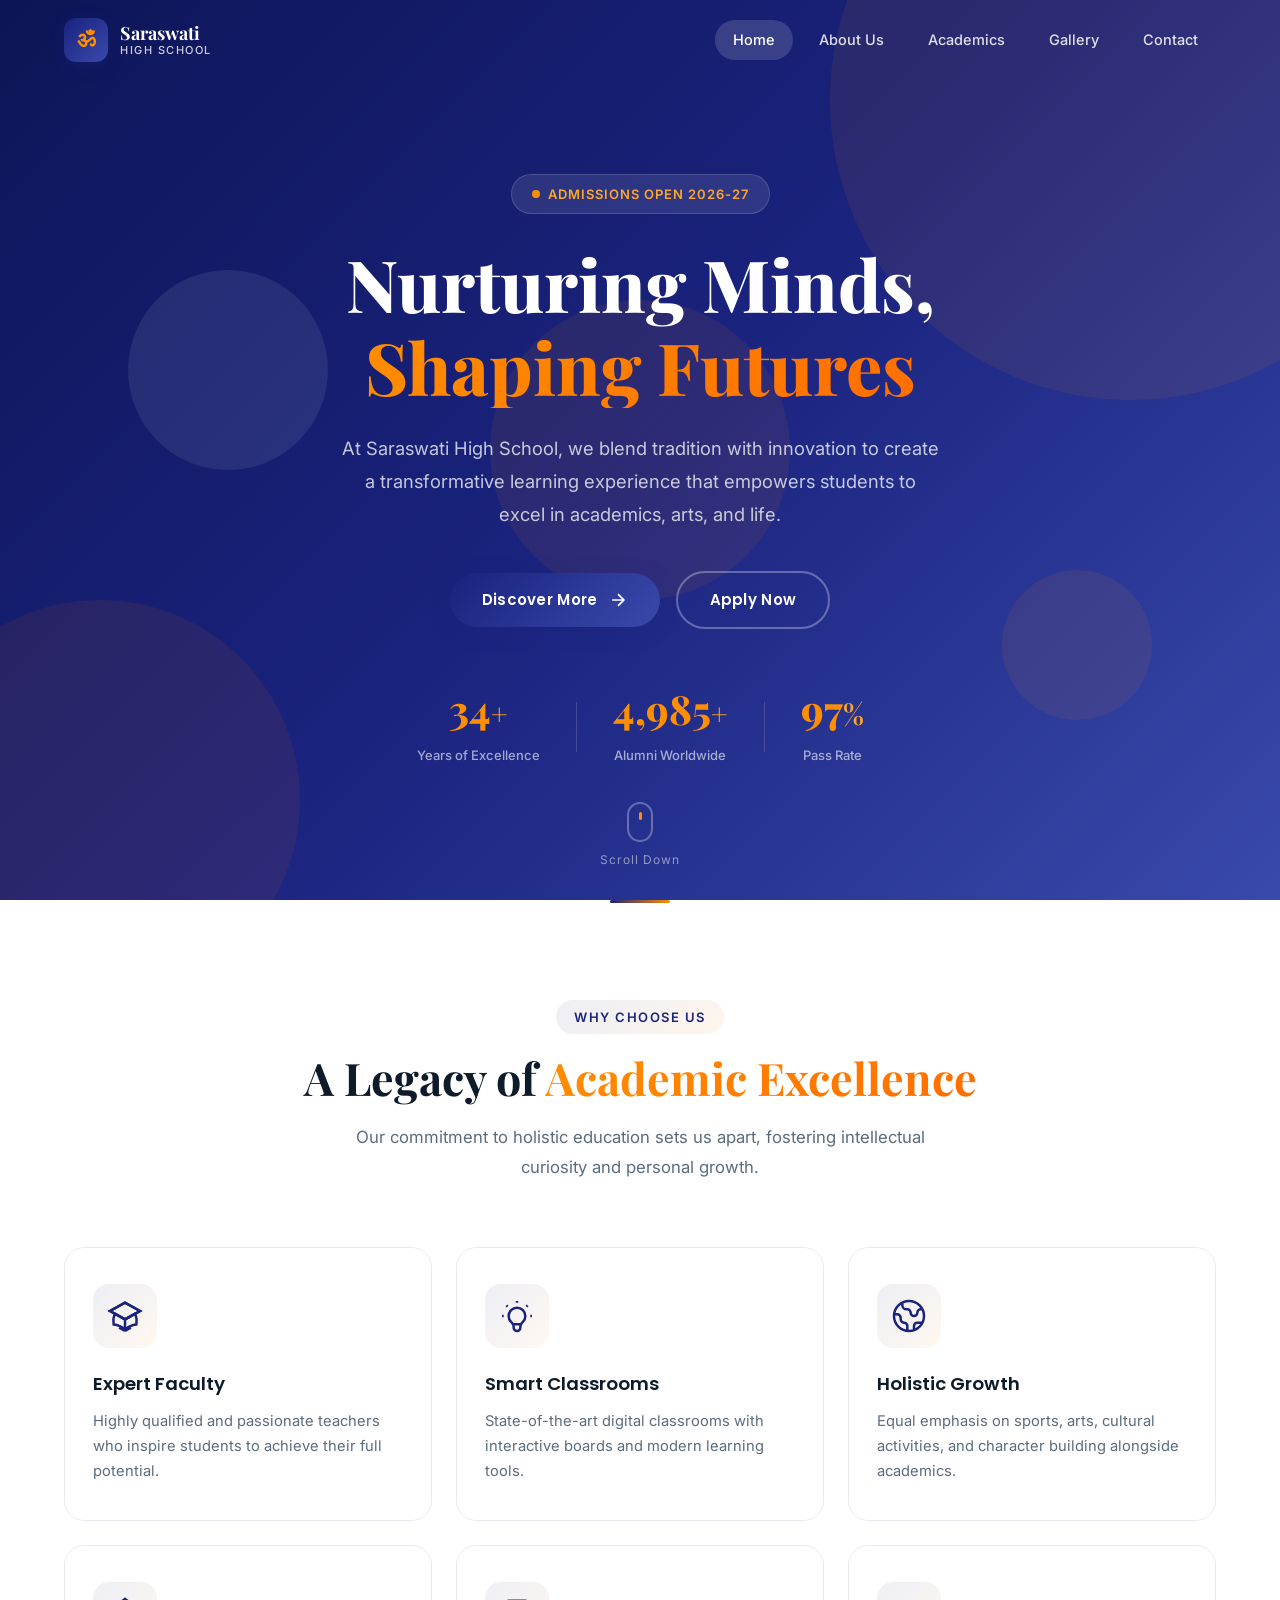
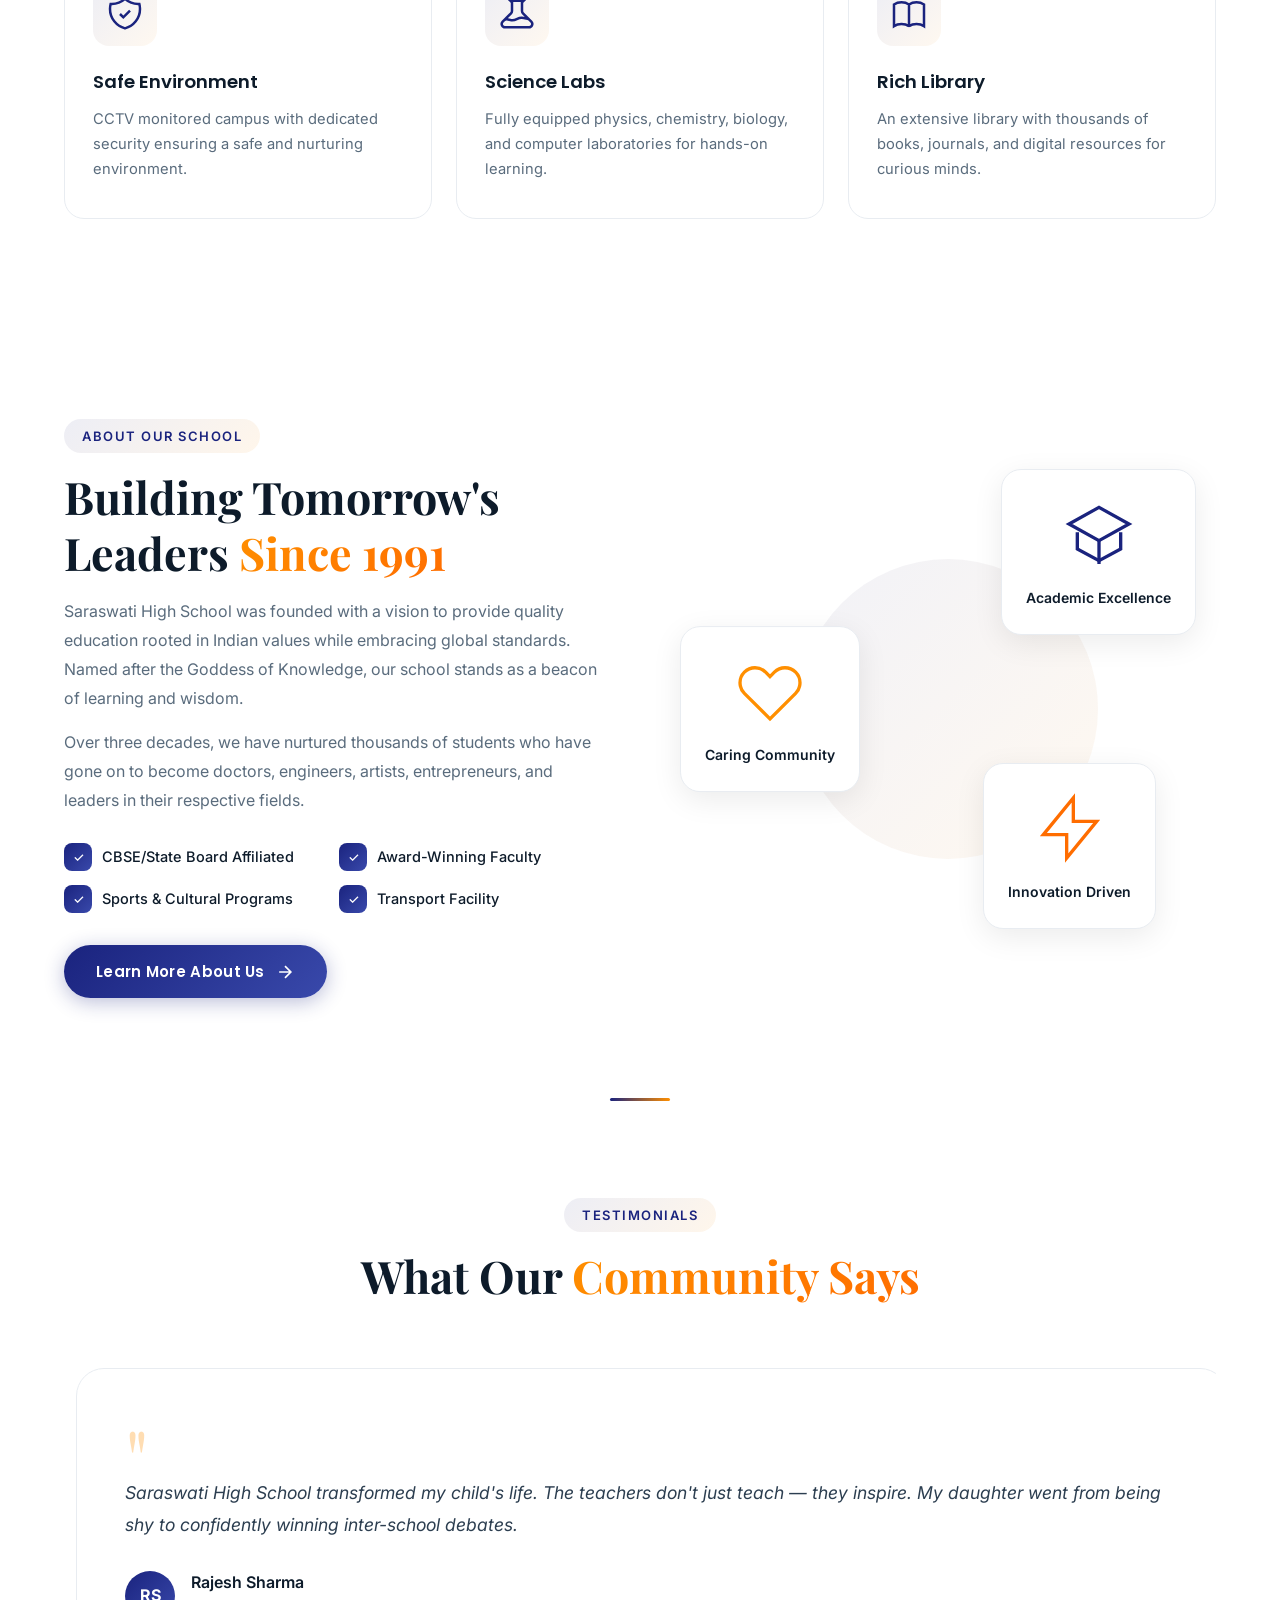
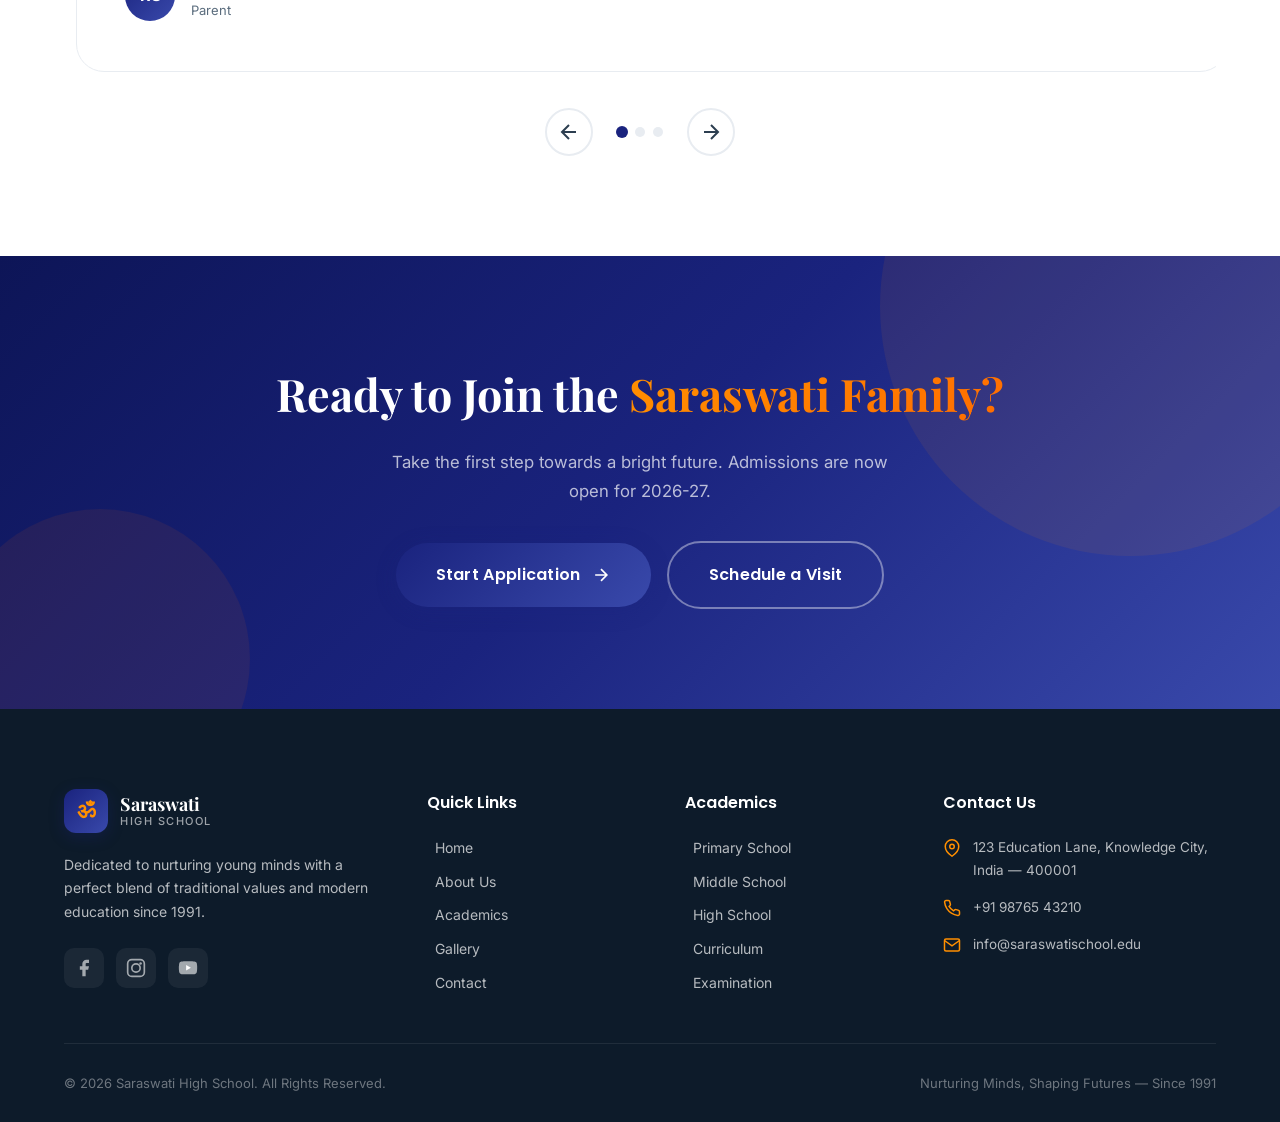
==== index.html @ 088c9266 "draft 1" ====
<!DOCTYPE html>
<html lang="en">
<head>
    <meta charset="UTF-8">
    <meta name="viewport" content="width=device-width, initial-scale=1.0">
    <title>Saraswati High School — Nurturing Minds, Shaping Futures</title>
    <meta name="description" content="Saraswati High School — A premier institution committed to academic excellence, holistic development, and nurturing future leaders.">
    <link rel="preconnect" href="https://fonts.googleapis.com">
    <link rel="preconnect" href="https://fonts.gstatic.com" crossorigin>
    <link href="https://fonts.googleapis.com/css2?family=Playfair+Display:wght@400;600;700;800&family=Inter:wght@300;400;500;600;700&family=Poppins:wght@300;400;500;600;700&display=swap" rel="stylesheet">
    <link rel="stylesheet" href="css/style.css">
    <link rel="stylesheet" href="css/animations.css">
</head>
<body>
    <!-- Page Transition Overlay -->
    <div class="page-transition">
        <div class="transition-inner">
            <div class="transition-logo">ॐ</div>
        </div>
    </div>

    <!-- Floating Particles Background -->
    <canvas id="particles-canvas"></canvas>

    <!-- Navigation -->
    <header class="navbar" id="navbar">
        <div class="nav-container">
            <a href="index.html" class="nav-logo">
                <div class="logo-icon">
                    <span class="logo-om">ॐ</span>
                </div>
                <div class="logo-text">
                    <span class="logo-title">Saraswati</span>
                    <span class="logo-subtitle">High School</span>
                </div>
            </a>
            <nav class="nav-menu" id="nav-menu">
                <a href="index.html" class="nav-link active">Home</a>
                <a href="about.html" class="nav-link">About Us</a>
                <a href="academics.html" class="nav-link">Academics</a>
                <a href="gallery.html" class="nav-link">Gallery</a>
                <a href="contact.html" class="nav-link">Contact</a>
            </nav>
            <button class="nav-toggle" id="nav-toggle" aria-label="Toggle navigation">
                <span class="hamburger-line"></span>
                <span class="hamburger-line"></span>
                <span class="hamburger-line"></span>
            </button>
        </div>
    </header>

    <!-- Hero Section -->
    <section class="hero" id="hero">
        <div class="hero-bg-shapes">
            <div class="shape shape-1"></div>
            <div class="shape shape-2"></div>
            <div class="shape shape-3"></div>
            <div class="shape shape-4"></div>
            <div class="shape shape-5"></div>
        </div>
        <div class="hero-content">
            <div class="hero-badge reveal-up">
                <span class="badge-dot"></span>
                Admissions Open 2026-27
            </div>
            <h1 class="hero-title">
                <span class="title-line reveal-up" style="--delay: 0.1s">Nurturing Minds,</span>
                <span class="title-line gradient-text reveal-up" style="--delay: 0.3s">Shaping Futures</span>
            </h1>
            <p class="hero-description reveal-up" style="--delay: 0.5s">
                At Saraswati High School, we blend tradition with innovation to create 
                a transformative learning experience that empowers students to excel in 
                academics, arts, and life.
            </p>
            <div class="hero-buttons reveal-up" style="--delay: 0.7s">
                <a href="about.html" class="btn btn-primary ripple-btn">
                    <span>Discover More</span>
                    <svg width="20" height="20" viewBox="0 0 24 24" fill="none" stroke="currentColor" stroke-width="2">
                        <path d="M5 12h14M12 5l7 7-7 7"/>
                    </svg>
                </a>
                <a href="contact.html" class="btn btn-outline ripple-btn">
                    <span>Apply Now</span>
                </a>
            </div>
            <div class="hero-stats reveal-up" style="--delay: 0.9s">
                <div class="stat-item">
                    <span class="stat-number" data-target="35">0</span><span class="stat-suffix">+</span>
                    <span class="stat-label">Years of Excellence</span>
                </div>
                <div class="stat-divider"></div>
                <div class="stat-item">
                    <span class="stat-number" data-target="5000">0</span><span class="stat-suffix">+</span>
                    <span class="stat-label">Alumni Worldwide</span>
                </div>
                <div class="stat-divider"></div>
                <div class="stat-item">
                    <span class="stat-number" data-target="98">0</span><span class="stat-suffix">%</span>
                    <span class="stat-label">Pass Rate</span>
                </div>
            </div>
        </div>
        <div class="hero-scroll-indicator">
            <div class="scroll-mouse">
                <div class="scroll-wheel"></div>
            </div>
            <span>Scroll Down</span>
        </div>
    </section>

    <!-- Features Section -->
    <section class="section features-section" id="features">
        <div class="container">
            <div class="section-header">
                <span class="section-tag reveal-up">Why Choose Us</span>
                <h2 class="section-title reveal-up">A Legacy of <span class="gradient-text">Academic Excellence</span></h2>
                <p class="section-description reveal-up">
                    Our commitment to holistic education sets us apart, fostering intellectual curiosity and personal growth.
                </p>
            </div>
            <div class="features-grid">
                <div class="feature-card reveal-up" style="--delay: 0.1s">
                    <div class="feature-icon">
                        <svg width="40" height="40" viewBox="0 0 24 24" fill="none" stroke="currentColor" stroke-width="1.5">
                            <path d="M12 14l9-5-9-5-9 5 9 5z"/>
                            <path d="M12 14l6.16-3.422a12.083 12.083 0 01.665 6.479A11.952 11.952 0 0012 20.055a11.952 11.952 0 00-6.824-2.998 12.078 12.078 0 01.665-6.479L12 14z"/>
                            <path d="M12 14l9-5-9-5-9 5 9 5zM12 14v7m0 0l-3.5-2m3.5 2l3.5-2"/>
                        </svg>
                    </div>
                    <h3 class="feature-title">Expert Faculty</h3>
                    <p class="feature-description">Highly qualified and passionate teachers who inspire students to achieve their full potential.</p>
                    <div class="feature-glow"></div>
                </div>
                <div class="feature-card reveal-up" style="--delay: 0.2s">
                    <div class="feature-icon">
                        <svg width="40" height="40" viewBox="0 0 24 24" fill="none" stroke="currentColor" stroke-width="1.5">
                            <path d="M9.663 17h4.673M12 3v1m6.364 1.636l-.707.707M21 12h-1M4 12H3m3.343-5.657l-.707-.707m2.828 9.9a5 5 0 117.072 0l-.548.547A3.374 3.374 0 0014 18.469V19a2 2 0 11-4 0v-.531c0-.895-.356-1.754-.988-2.386l-.548-.547z"/>
                        </svg>
                    </div>
                    <h3 class="feature-title">Smart Classrooms</h3>
                    <p class="feature-description">State-of-the-art digital classrooms with interactive boards and modern learning tools.</p>
                    <div class="feature-glow"></div>
                </div>
                <div class="feature-card reveal-up" style="--delay: 0.3s">
                    <div class="feature-icon">
                        <svg width="40" height="40" viewBox="0 0 24 24" fill="none" stroke="currentColor" stroke-width="1.5">
                            <path d="M3.055 11H5a2 2 0 012 2v1a2 2 0 002 2 2 2 0 012 2v2.945M8 3.935V5.5A2.5 2.5 0 0010.5 8h.5a2 2 0 012 2 2 2 0 104 0 2 2 0 012-2h1.064M15 20.488V18a2 2 0 012-2h3.064M21 12a9 9 0 11-18 0 9 9 0 0118 0z"/>
                        </svg>
                    </div>
                    <h3 class="feature-title">Holistic Growth</h3>
                    <p class="feature-description">Equal emphasis on sports, arts, cultural activities, and character building alongside academics.</p>
                    <div class="feature-glow"></div>
                </div>
                <div class="feature-card reveal-up" style="--delay: 0.4s">
                    <div class="feature-icon">
                        <svg width="40" height="40" viewBox="0 0 24 24" fill="none" stroke="currentColor" stroke-width="1.5">
                            <path d="M9 12l2 2 4-4m5.618-4.016A11.955 11.955 0 0112 2.944a11.955 11.955 0 01-8.618 3.04A12.02 12.02 0 003 9c0 5.591 3.824 10.29 9 11.622 5.176-1.332 9-6.03 9-11.622 0-1.042-.133-2.052-.382-3.016z"/>
                        </svg>
                    </div>
                    <h3 class="feature-title">Safe Environment</h3>
                    <p class="feature-description">CCTV monitored campus with dedicated security ensuring a safe and nurturing environment.</p>
                    <div class="feature-glow"></div>
                </div>
                <div class="feature-card reveal-up" style="--delay: 0.5s">
                    <div class="feature-icon">
                        <svg width="40" height="40" viewBox="0 0 24 24" fill="none" stroke="currentColor" stroke-width="1.5">
                            <path d="M19.428 15.428a2 2 0 00-1.022-.547l-2.387-.477a6 6 0 00-3.86.517l-.318.158a6 6 0 01-3.86.517L6.05 15.21a2 2 0 00-1.806.547M8 4h8l-1 1v5.172a2 2 0 00.586 1.414l5 5c1.26 1.26.367 3.414-1.415 3.414H4.828c-1.782 0-2.674-2.154-1.414-3.414l5-5A2 2 0 009 10.172V5L8 4z"/>
                        </svg>
                    </div>
                    <h3 class="feature-title">Science Labs</h3>
                    <p class="feature-description">Fully equipped physics, chemistry, biology, and computer laboratories for hands-on learning.</p>
                    <div class="feature-glow"></div>
                </div>
                <div class="feature-card reveal-up" style="--delay: 0.6s">
                    <div class="feature-icon">
                        <svg width="40" height="40" viewBox="0 0 24 24" fill="none" stroke="currentColor" stroke-width="1.5">
                            <path d="M12 6.253v13m0-13C10.832 5.477 9.246 5 7.5 5S4.168 5.477 3 6.253v13C4.168 18.477 5.754 18 7.5 18s3.332.477 4.5 1.253m0-13C13.168 5.477 14.754 5 16.5 5c1.747 0 3.332.477 4.5 1.253v13C19.832 18.477 18.247 18 16.5 18c-1.746 0-3.332.477-4.5 1.253"/>
                        </svg>
                    </div>
                    <h3 class="feature-title">Rich Library</h3>
                    <p class="feature-description">An extensive library with thousands of books, journals, and digital resources for curious minds.</p>
                    <div class="feature-glow"></div>
                </div>
            </div>
        </div>
    </section>

    <!-- About Preview Section -->
    <section class="section about-preview-section">
        <div class="container">
            <div class="about-preview-grid">
                <div class="about-preview-content">
                    <span class="section-tag reveal-left">About Our School</span>
                    <h2 class="section-title reveal-left" style="--delay: 0.1s">
                        Building Tomorrow's Leaders <span class="gradient-text">Since 1991</span>
                    </h2>
                    <p class="about-text reveal-left" style="--delay: 0.2s">
                        Saraswati High School was founded with a vision to provide quality education 
                        rooted in Indian values while embracing global standards. Named after the 
                        Goddess of Knowledge, our school stands as a beacon of learning and wisdom.
                    </p>
                    <p class="about-text reveal-left" style="--delay: 0.3s">
                        Over three decades, we have nurtured thousands of students who have gone on 
                        to become doctors, engineers, artists, entrepreneurs, and leaders in their 
                        respective fields.
                    </p>
                    <div class="about-highlights reveal-left" style="--delay: 0.4s">
                        <div class="highlight-item">
                            <div class="highlight-icon">✓</div>
                            <span>CBSE/State Board Affiliated</span>
                        </div>
                        <div class="highlight-item">
                            <div class="highlight-icon">✓</div>
                            <span>Award-Winning Faculty</span>
                        </div>
                        <div class="highlight-item">
                            <div class="highlight-icon">✓</div>
                            <span>Sports & Cultural Programs</span>
                        </div>
                        <div class="highlight-item">
                            <div class="highlight-icon">✓</div>
                            <span>Transport Facility</span>
                        </div>
                    </div>
                    <a href="about.html" class="btn btn-primary ripple-btn reveal-left" style="--delay: 0.5s">
                        <span>Learn More About Us</span>
                        <svg width="20" height="20" viewBox="0 0 24 24" fill="none" stroke="currentColor" stroke-width="2">
                            <path d="M5 12h14M12 5l7 7-7 7"/>
                        </svg>
                    </a>
                </div>
                <div class="about-preview-visual reveal-right">
                    <div class="visual-card card-1">
                        <div class="visual-card-inner">
                            <svg width="80" height="80" viewBox="0 0 24 24" fill="none" stroke="var(--primary)" stroke-width="1">
                                <path d="M12 14l9-5-9-5-9 5 9 5z"/>
                                <path d="M12 14v7"/>
                                <path d="M5.5 11.5v5l6.5 3.5 6.5-3.5v-5"/>
                            </svg>
                            <span>Academic Excellence</span>
                        </div>
                    </div>
                    <div class="visual-card card-2">
                        <div class="visual-card-inner">
                            <svg width="80" height="80" viewBox="0 0 24 24" fill="none" stroke="var(--gold)" stroke-width="1">
                                <path d="M4.318 6.318a4.5 4.5 0 000 6.364L12 20.364l7.682-7.682a4.5 4.5 0 00-6.364-6.364L12 7.636l-1.318-1.318a4.5 4.5 0 00-6.364 0z"/>
                            </svg>
                            <span>Caring Community</span>
                        </div>
                    </div>
                    <div class="visual-card card-3">
                        <div class="visual-card-inner">
                            <svg width="80" height="80" viewBox="0 0 24 24" fill="none" stroke="var(--accent)" stroke-width="1">
                                <path d="M13 10V3L4 14h7v7l9-11h-7z"/>
                            </svg>
                            <span>Innovation Driven</span>
                        </div>
                    </div>
                    <div class="visual-bg-circle"></div>
                </div>
            </div>
        </div>
    </section>

    <!-- Testimonials Section -->
    <section class="section testimonials-section">
        <div class="container">
            <div class="section-header">
                <span class="section-tag reveal-up">Testimonials</span>
                <h2 class="section-title reveal-up">What Our <span class="gradient-text">Community Says</span></h2>
            </div>
            <div class="testimonials-slider reveal-up" style="--delay: 0.2s">
                <div class="testimonials-track" id="testimonials-track">
                    <div class="testimonial-card">
                        <div class="testimonial-quote">"</div>
                        <p class="testimonial-text">Saraswati High School transformed my child's life. The teachers don't just teach — they inspire. My daughter went from being shy to confidently winning inter-school debates.</p>
                        <div class="testimonial-author">
                            <div class="author-avatar">RS</div>
                            <div class="author-info">
                                <strong>Rajesh Sharma</strong>
                                <span>Parent</span>
                            </div>
                        </div>
                    </div>
                    <div class="testimonial-card">
                        <div class="testimonial-quote">"</div>
                        <p class="testimonial-text">The foundation I built at Saraswati High School helped me excel at IIT. The values, discipline, and love for learning that were instilled here remain with me to this day.</p>
                        <div class="testimonial-author">
                            <div class="author-avatar">PK</div>
                            <div class="author-info">
                                <strong>Priya Kulkarni</strong>
                                <span>Alumni, Batch of 2018</span>
                            </div>
                        </div>
                    </div>
                    <div class="testimonial-card">
                        <div class="testimonial-quote">"</div>
                        <p class="testimonial-text">As a teacher here for 15 years, I can proudly say this school truly cares about every student. The management supports innovative teaching methods wholeheartedly.</p>
                        <div class="testimonial-author">
                            <div class="author-avatar">AM</div>
                            <div class="author-info">
                                <strong>Anjali Mehta</strong>
                                <span>Senior Faculty</span>
                            </div>
                        </div>
                    </div>
                </div>
                <div class="testimonials-nav">
                    <button class="testimonial-btn prev" aria-label="Previous testimonial" id="test-prev">
                        <svg width="24" height="24" viewBox="0 0 24 24" fill="none" stroke="currentColor" stroke-width="2">
                            <path d="M19 12H5M12 19l-7-7 7-7"/>
                        </svg>
                    </button>
                    <div class="testimonial-dots" id="testimonial-dots">
                        <span class="dot active"></span>
                        <span class="dot"></span>
                        <span class="dot"></span>
                    </div>
                    <button class="testimonial-btn next" aria-label="Next testimonial" id="test-next">
                        <svg width="24" height="24" viewBox="0 0 24 24" fill="none" stroke="currentColor" stroke-width="2">
                            <path d="M5 12h14M12 5l7 7-7 7"/>
                        </svg>
                    </button>
                </div>
            </div>
        </div>
    </section>

    <!-- CTA Section -->
    <section class="section cta-section">
        <div class="cta-bg-shapes">
            <div class="cta-shape cta-shape-1"></div>
            <div class="cta-shape cta-shape-2"></div>
        </div>
        <div class="container">
            <div class="cta-content">
                <h2 class="cta-title reveal-up">Ready to Join the <span class="gradient-text">Saraswati Family?</span></h2>
                <p class="cta-description reveal-up" style="--delay: 0.1s">
                    Take the first step towards a bright future. Admissions are now open for 2026-27.
                </p>
                <div class="cta-buttons reveal-up" style="--delay: 0.2s">
                    <a href="contact.html" class="btn btn-primary btn-large ripple-btn">
                        <span>Start Application</span>
                        <svg width="20" height="20" viewBox="0 0 24 24" fill="none" stroke="currentColor" stroke-width="2">
                            <path d="M5 12h14M12 5l7 7-7 7"/>
                        </svg>
                    </a>
                    <a href="contact.html" class="btn btn-outline-light btn-large ripple-btn">
                        <span>Schedule a Visit</span>
                    </a>
                </div>
            </div>
        </div>
    </section>

    <!-- Footer -->
    <footer class="footer">
        <div class="container">
            <div class="footer-grid">
                <div class="footer-brand">
                    <a href="index.html" class="footer-logo">
                        <div class="logo-icon">
                            <span class="logo-om">ॐ</span>
                        </div>
                        <div class="logo-text">
                            <span class="logo-title">Saraswati</span>
                            <span class="logo-subtitle">High School</span>
                        </div>
                    </a>
                    <p class="footer-about">Dedicated to nurturing young minds with a perfect blend of traditional values and modern education since 1991.</p>
                    <div class="footer-social">
                        <a href="#" class="social-link" aria-label="Facebook">
                            <svg width="20" height="20" viewBox="0 0 24 24" fill="currentColor"><path d="M18 2h-3a5 5 0 00-5 5v3H7v4h3v8h4v-8h3l1-4h-4V7a1 1 0 011-1h3z"/></svg>
                        </a>
                        <a href="#" class="social-link" aria-label="Instagram">
                            <svg width="20" height="20" viewBox="0 0 24 24" fill="none" stroke="currentColor" stroke-width="2"><rect x="2" y="2" width="20" height="20" rx="5"/><circle cx="12" cy="12" r="5"/><circle cx="17.5" cy="6.5" r="1.5" fill="currentColor" stroke="none"/></svg>
                        </a>
                        <a href="#" class="social-link" aria-label="YouTube">
                            <svg width="20" height="20" viewBox="0 0 24 24" fill="currentColor"><path d="M22.54 6.42a2.78 2.78 0 00-1.94-2C18.88 4 12 4 12 4s-6.88 0-8.6.46a2.78 2.78 0 00-1.94 2A29 29 0 001 11.75a29 29 0 00.46 5.33A2.78 2.78 0 003.4 19.1c1.72.46 8.6.46 8.6.46s6.88 0 8.6-.46a2.78 2.78 0 001.94-2 29 29 0 00.46-5.25 29 29 0 00-.46-5.43z"/><polygon points="9.75,15.02 15.5,11.75 9.75,8.48" fill="#fff"/></svg>
                        </a>
                    </div>
                </div>
                <div class="footer-links">
                    <h4>Quick Links</h4>
                    <ul>
                        <li><a href="index.html">Home</a></li>
                        <li><a href="about.html">About Us</a></li>
                        <li><a href="academics.html">Academics</a></li>
                        <li><a href="gallery.html">Gallery</a></li>
                        <li><a href="contact.html">Contact</a></li>
                    </ul>
                </div>
                <div class="footer-links">
                    <h4>Academics</h4>
                    <ul>
                        <li><a href="academics.html">Primary School</a></li>
                        <li><a href="academics.html">Middle School</a></li>
                        <li><a href="academics.html">High School</a></li>
                        <li><a href="academics.html">Curriculum</a></li>
                        <li><a href="academics.html">Examination</a></li>
                    </ul>
                </div>
                <div class="footer-contact">
                    <h4>Contact Us</h4>
                    <div class="contact-item">
                        <svg width="18" height="18" viewBox="0 0 24 24" fill="none" stroke="currentColor" stroke-width="2"><path d="M21 10c0 7-9 13-9 13s-9-6-9-13a9 9 0 0118 0z"/><circle cx="12" cy="10" r="3"/></svg>
                        <span>123 Education Lane, Knowledge City, India — 400001</span>
                    </div>
                    <div class="contact-item">
                        <svg width="18" height="18" viewBox="0 0 24 24" fill="none" stroke="currentColor" stroke-width="2"><path d="M22 16.92v3a2 2 0 01-2.18 2 19.79 19.79 0 01-8.63-3.07 19.5 19.5 0 01-6-6 19.79 19.79 0 01-3.07-8.67A2 2 0 014.11 2h3a2 2 0 012 1.72 12.84 12.84 0 00.7 2.81 2 2 0 01-.45 2.11L8.09 9.91a16 16 0 006 6l1.27-1.27a2 2 0 012.11-.45 12.84 12.84 0 002.81.7A2 2 0 0122 16.92z"/></svg>
                        <span>+91 98765 43210</span>
                    </div>
                    <div class="contact-item">
                        <svg width="18" height="18" viewBox="0 0 24 24" fill="none" stroke="currentColor" stroke-width="2"><path d="M4 4h16c1.1 0 2 .9 2 2v12c0 1.1-.9 2-2 2H4c-1.1 0-2-.9-2-2V6c0-1.1.9-2 2-2z"/><polyline points="22,6 12,13 2,6"/></svg>
                        <span>info@saraswatischool.edu</span>
                    </div>
                </div>
            </div>
            <div class="footer-bottom">
                <p>&copy; 2026 Saraswati High School. All Rights Reserved.</p>
                <p>Nurturing Minds, Shaping Futures — Since 1991</p>
            </div>
        </div>
    </footer>

    <!-- Back to Top Button -->
    <button class="back-to-top" id="back-to-top" aria-label="Back to top">
        <svg width="24" height="24" viewBox="0 0 24 24" fill="none" stroke="currentColor" stroke-width="2">
            <path d="M18 15l-6-6-6 6"/>
        </svg>
    </button>

    <script src="js/main.js"></script>
</body>
</html>
---- css/style.css ----
/* =============================================
   SARASWATI HIGH SCHOOL — MAIN STYLESHEET
   Royal Blue & Gold | Elegant & Impressive
   ============================================= */

/* === CSS Variables === */
:root {
    --primary: #1a237e;
    --primary-light: #3949ab;
    --primary-dark: #0d1557;
    --primary-rgb: 26, 35, 126;

    --gold: #ff8f00;
    --gold-light: #ffa726;
    --gold-dark: #e65100;
    --gold-rgb: 255, 143, 0;

    --accent: #ff6d00;
    --accent-rgb: 255, 109, 0;

    --success: #2e7d32;
    --error: #c62828;

    --dark: #0d1b2a;
    --dark-2: #1b2838;
    --dark-3: #243447;
    --text: #2c3e50;
    --text-light: #5a6c7d;
    --text-lighter: #8896a4;

    --light: #f8f9ff;
    --cream: #fff8e1;
    --white: #ffffff;
    --border: #e8ecf1;

    --shadow-sm: 0 2px 8px rgba(0,0,0,0.06);
    --shadow-md: 0 8px 30px rgba(0,0,0,0.08);
    --shadow-lg: 0 20px 60px rgba(0,0,0,0.12);
    --shadow-xl: 0 30px 80px rgba(0,0,0,0.18);
    --shadow-glow: 0 0 40px rgba(var(--primary-rgb), 0.15);

    --radius-sm: 8px;
    --radius-md: 12px;
    --radius-lg: 20px;
    --radius-xl: 28px;
    --radius-full: 9999px;

    --font-display: 'Playfair Display', Georgia, serif;
    --font-body: 'Inter', -apple-system, BlinkMacSystemFont, sans-serif;
    --font-heading: 'Poppins', 'Inter', sans-serif;

    --nav-height: 80px;
    --container-max: 1200px;
    --transition: 0.3s cubic-bezier(0.4, 0, 0.2, 1);
    --transition-slow: 0.6s cubic-bezier(0.4, 0, 0.2, 1);
}

/* === Reset & Base === */
*,
*::before,
*::after {
    margin: 0;
    padding: 0;
    box-sizing: border-box;
}

html {
    scroll-behavior: smooth;
    -webkit-text-size-adjust: 100%;
}

body {
    font-family: var(--font-body);
    color: var(--text);
    background: var(--white);
    line-height: 1.7;
    overflow-x: hidden;
    -webkit-font-smoothing: antialiased;
    -moz-osx-font-smoothing: grayscale;
}

a {
    text-decoration: none;
    color: inherit;
    transition: color var(--transition);
}

img {
    max-width: 100%;
    display: block;
}

ul {
    list-style: none;
}

button {
    cursor: pointer;
    border: none;
    background: none;
    font-family: inherit;
}

input, textarea, select {
    font-family: inherit;
    font-size: inherit;
}

::selection {
    background: var(--primary);
    color: var(--white);
}

/* === Utility === */
.container {
    max-width: var(--container-max);
    margin: 0 auto;
    padding: 0 24px;
}

.section {
    padding: 100px 0;
    position: relative;
}

.gradient-text {
    background: linear-gradient(135deg, var(--gold), var(--accent), var(--gold-light));
    -webkit-background-clip: text;
    -webkit-text-fill-color: transparent;
    background-clip: text;
}

/* === Page Transition === */
.page-transition {
    position: fixed;
    inset: 0;
    z-index: 10000;
    background: var(--primary-dark);
    display: flex;
    align-items: center;
    justify-content: center;
    pointer-events: none;
    opacity: 0;
    transition: opacity 0.4s ease;
}

.page-transition.active {
    opacity: 1;
    pointer-events: all;
}

.transition-logo {
    font-size: 48px;
    color: var(--gold);
    animation: pulse-glow 1s ease-in-out infinite;
}

/* === Particles Canvas === */
#particles-canvas {
    position: fixed;
    top: 0;
    left: 0;
    width: 100%;
    height: 100%;
    pointer-events: none;
    z-index: 0;
    opacity: 0.4;
}

/* === Navigation === */
.navbar {
    position: fixed;
    top: 0;
    left: 0;
    right: 0;
    z-index: 1000;
    height: var(--nav-height);
    display: flex;
    align-items: center;
    transition: all var(--transition);
    background: transparent;
}

.navbar.scrolled {
    background: rgba(255, 255, 255, 0.95);
    backdrop-filter: blur(20px);
    -webkit-backdrop-filter: blur(20px);
    box-shadow: 0 4px 30px rgba(0,0,0,0.08);
    height: 70px;
}

.navbar.scrolled .nav-link {
    color: var(--text);
}

.navbar.scrolled .nav-link:hover,
.navbar.scrolled .nav-link.active {
    color: var(--primary);
}

.navbar.scrolled .logo-title,
.navbar.scrolled .logo-subtitle {
    color: var(--primary-dark);
}

.nav-container {
    max-width: var(--container-max);
    margin: 0 auto;
    padding: 0 24px;
    width: 100%;
    display: flex;
    align-items: center;
    justify-content: space-between;
}

.nav-logo {
    display: flex;
    align-items: center;
    gap: 12px;
    z-index: 1001;
}

.logo-icon {
    width: 44px;
    height: 44px;
    border-radius: 12px;
    background: linear-gradient(135deg, var(--primary), var(--primary-light));
    display: flex;
    align-items: center;
    justify-content: center;
    box-shadow: 0 4px 15px rgba(var(--primary-rgb), 0.3);
    transition: transform var(--transition);
}

.logo-icon:hover {
    transform: rotate(10deg) scale(1.05);
}

.logo-om {
    color: var(--gold);
    font-size: 22px;
    font-weight: bold;
}

.logo-text {
    display: flex;
    flex-direction: column;
    line-height: 1.15;
}

.logo-title {
    font-family: var(--font-display);
    font-weight: 700;
    font-size: 18px;
    color: var(--white);
    transition: color var(--transition);
}

.logo-subtitle {
    font-size: 11px;
    font-weight: 500;
    color: rgba(255,255,255,0.8);
    letter-spacing: 1.5px;
    text-transform: uppercase;
    transition: color var(--transition);
}

.navbar.scrolled .logo-subtitle {
    color: var(--text-light);
}

.nav-menu {
    display: flex;
    align-items: center;
    gap: 8px;
}

.nav-link {
    padding: 8px 18px;
    font-size: 14.5px;
    font-weight: 500;
    color: rgba(255,255,255,0.85);
    border-radius: var(--radius-full);
    transition: all var(--transition);
    position: relative;
}

.nav-link:hover {
    color: var(--white);
    background: rgba(255,255,255,0.1);
}

.nav-link.active {
    color: var(--white);
    background: rgba(255,255,255,0.15);
}

.navbar.scrolled .nav-link.active {
    background: rgba(var(--primary-rgb), 0.08);
    color: var(--primary);
}

.navbar.scrolled .nav-link:hover {
    background: rgba(var(--primary-rgb), 0.06);
}

/* Hamburger */
.nav-toggle {
    display: none;
    flex-direction: column;
    gap: 5px;
    padding: 8px;
    z-index: 1001;
}

.hamburger-line {
    width: 24px;
    height: 2.5px;
    background: var(--white);
    border-radius: 3px;
    transition: all var(--transition);
}

.navbar.scrolled .hamburger-line {
    background: var(--dark);
}

.nav-toggle.active .hamburger-line:nth-child(1) {
    transform: rotate(45deg) translate(5px, 5px);
}

.nav-toggle.active .hamburger-line:nth-child(2) {
    opacity: 0;
    transform: translateX(-10px);
}

.nav-toggle.active .hamburger-line:nth-child(3) {
    transform: rotate(-45deg) translate(6px, -6px);
}

/* === Buttons === */
.btn {
    display: inline-flex;
    align-items: center;
    gap: 10px;
    padding: 14px 32px;
    font-size: 15px;
    font-weight: 600;
    border-radius: var(--radius-full);
    transition: all var(--transition);
    position: relative;
    overflow: hidden;
    cursor: pointer;
    border: none;
    font-family: var(--font-heading);
    letter-spacing: 0.3px;
}

.btn-primary {
    background: linear-gradient(135deg, var(--primary), var(--primary-light));
    color: var(--white);
    box-shadow: 0 4px 20px rgba(var(--primary-rgb), 0.3);
}

.btn-primary:hover {
    transform: translateY(-2px);
    box-shadow: 0 8px 30px rgba(var(--primary-rgb), 0.4);
}

.btn-outline {
    background: transparent;
    color: var(--white);
    border: 2px solid rgba(255,255,255,0.3);
}

.btn-outline:hover {
    background: rgba(255,255,255,0.1);
    border-color: rgba(255,255,255,0.6);
    transform: translateY(-2px);
}

.btn-outline-light {
    background: transparent;
    color: var(--white);
    border: 2px solid rgba(255,255,255,0.4);
}

.btn-outline-light:hover {
    background: var(--white);
    color: var(--primary);
    transform: translateY(-2px);
}

.btn-large {
    padding: 18px 40px;
    font-size: 16px;
}

/* Ripple Effect */
.ripple-btn .ripple {
    position: absolute;
    border-radius: 50%;
    background: rgba(255,255,255,0.3);
    transform: scale(0);
    animation: ripple-effect 0.6s ease-out;
    pointer-events: none;
}

@keyframes ripple-effect {
    to {
        transform: scale(4);
        opacity: 0;
    }
}

/* === Hero Section === */
.hero {
    min-height: 100vh;
    display: flex;
    align-items: center;
    justify-content: center;
    position: relative;
    background: linear-gradient(135deg, var(--primary-dark) 0%, var(--primary) 50%, var(--primary-light) 100%);
    overflow: hidden;
    padding: 120px 24px 80px;
}

.hero-bg-shapes {
    position: absolute;
    inset: 0;
    overflow: hidden;
    pointer-events: none;
}

.shape {
    position: absolute;
    border-radius: 50%;
    opacity: 0.08;
}

.shape-1 {
    width: 600px;
    height: 600px;
    background: var(--gold);
    top: -200px;
    right: -150px;
    animation: float-slow 15s ease-in-out infinite;
}

.shape-2 {
    width: 400px;
    height: 400px;
    background: var(--accent);
    bottom: -100px;
    left: -100px;
    animation: float-slow 12s ease-in-out infinite reverse;
}

.shape-3 {
    width: 200px;
    height: 200px;
    background: var(--white);
    top: 30%;
    left: 10%;
    animation: float-slow 10s ease-in-out infinite;
}

.shape-4 {
    width: 150px;
    height: 150px;
    background: var(--gold);
    bottom: 20%;
    right: 10%;
    animation: float-slow 8s ease-in-out infinite reverse;
}

.shape-5 {
    width: 300px;
    height: 300px;
    background: linear-gradient(135deg, var(--gold), var(--accent));
    top: 50%;
    left: 50%;
    transform: translate(-50%, -50%);
    animation: float-slow 20s ease-in-out infinite;
}

.hero-content {
    text-align: center;
    max-width: 800px;
    position: relative;
    z-index: 2;
}

.hero-badge {
    display: inline-flex;
    align-items: center;
    gap: 8px;
    padding: 8px 20px;
    background: rgba(255,255,255,0.1);
    border: 1px solid rgba(255,255,255,0.15);
    border-radius: var(--radius-full);
    color: var(--gold-light);
    font-size: 13px;
    font-weight: 600;
    letter-spacing: 1px;
    text-transform: uppercase;
    margin-bottom: 28px;
    backdrop-filter: blur(10px);
}

.badge-dot {
    width: 8px;
    height: 8px;
    border-radius: 50%;
    background: var(--gold);
    animation: pulse-dot 2s ease-in-out infinite;
}

.hero-title {
    font-family: var(--font-display);
    font-size: clamp(2.5rem, 6vw, 4.5rem);
    font-weight: 800;
    line-height: 1.15;
    color: var(--white);
    margin-bottom: 24px;
}

.title-line {
    display: block;
}

.hero-description {
    font-size: clamp(1rem, 2vw, 1.15rem);
    color: rgba(255,255,255,0.75);
    line-height: 1.8;
    margin-bottom: 40px;
    max-width: 600px;
    margin-left: auto;
    margin-right: auto;
}

.hero-buttons {
    display: flex;
    align-items: center;
    justify-content: center;
    gap: 16px;
    margin-bottom: 60px;
    flex-wrap: wrap;
}

/* Hero Stats */
.hero-stats {
    display: flex;
    align-items: center;
    justify-content: center;
    gap: 0;
    flex-wrap: wrap;
}

.stat-item {
    padding: 0 36px;
    text-align: center;
}

.stat-number {
    font-family: var(--font-display);
    font-size: 2.5rem;
    font-weight: 800;
    color: var(--gold);
    line-height: 1;
}

.stat-suffix {
    font-family: var(--font-display);
    font-size: 1.8rem;
    font-weight: 700;
    color: var(--gold-light);
}

.stat-label {
    display: block;
    font-size: 13px;
    color: rgba(255,255,255,0.6);
    margin-top: 6px;
    font-weight: 500;
}

.stat-divider {
    width: 1px;
    height: 50px;
    background: rgba(255,255,255,0.15);
}

/* Scroll Indicator */
.hero-scroll-indicator {
    position: absolute;
    bottom: 30px;
    left: 50%;
    transform: translateX(-50%);
    display: flex;
    flex-direction: column;
    align-items: center;
    gap: 8px;
    color: rgba(255,255,255,0.5);
    font-size: 12px;
    letter-spacing: 1px;
    animation: float-up-down 2s ease-in-out infinite;
}

.scroll-mouse {
    width: 26px;
    height: 40px;
    border: 2px solid rgba(255,255,255,0.3);
    border-radius: 13px;
    display: flex;
    justify-content: center;
    padding-top: 8px;
}

.scroll-wheel {
    width: 3px;
    height: 8px;
    background: var(--gold);
    border-radius: 2px;
    animation: scroll-wheel 2s ease-in-out infinite;
}

/* === Section Headers === */
.section-header {
    text-align: center;
    margin-bottom: 64px;
}

.section-tag {
    display: inline-block;
    padding: 6px 18px;
    background: linear-gradient(135deg, rgba(var(--primary-rgb), 0.08), rgba(var(--gold-rgb), 0.08));
    border-radius: var(--radius-full);
    color: var(--primary);
    font-size: 13px;
    font-weight: 600;
    letter-spacing: 1.5px;
    text-transform: uppercase;
    margin-bottom: 16px;
}

.section-title {
    font-family: var(--font-display);
    font-size: clamp(1.8rem, 4vw, 2.8rem);
    font-weight: 700;
    color: var(--dark);
    line-height: 1.25;
    margin-bottom: 16px;
}

.section-description {
    font-size: 1.05rem;
    color: var(--text-light);
    max-width: 600px;
    margin: 0 auto;
    line-height: 1.8;
}

/* === Feature Cards === */
.features-grid {
    display: grid;
    grid-template-columns: repeat(3, 1fr);
    gap: 24px;
}

.feature-card {
    background: var(--white);
    border: 1px solid var(--border);
    border-radius: var(--radius-lg);
    padding: 36px 28px;
    position: relative;
    overflow: hidden;
    transition: all var(--transition-slow);
}

.feature-card:hover {
    transform: translateY(-8px);
    box-shadow: var(--shadow-lg);
    border-color: transparent;
}

.feature-card:hover .feature-glow {
    opacity: 1;
}

.feature-glow {
    position: absolute;
    top: 0;
    left: 0;
    right: 0;
    height: 3px;
    background: linear-gradient(90deg, var(--primary), var(--gold), var(--accent));
    opacity: 0;
    transition: opacity var(--transition);
}

.feature-icon {
    width: 64px;
    height: 64px;
    border-radius: 16px;
    background: linear-gradient(135deg, rgba(var(--primary-rgb), 0.08), rgba(var(--gold-rgb), 0.06));
    display: flex;
    align-items: center;
    justify-content: center;
    margin-bottom: 20px;
    color: var(--primary);
    transition: all var(--transition);
}

.feature-card:hover .feature-icon {
    background: linear-gradient(135deg, var(--primary), var(--primary-light));
    color: var(--white);
    transform: scale(1.05);
}

.feature-title {
    font-family: var(--font-heading);
    font-size: 1.15rem;
    font-weight: 600;
    color: var(--dark);
    margin-bottom: 10px;
}

.feature-description {
    font-size: 0.92rem;
    color: var(--text-light);
    line-height: 1.7;
}

/* === About Preview Section === */
.about-preview-grid {
    display: grid;
    grid-template-columns: 1fr 1fr;
    gap: 80px;
    align-items: center;
}

.about-text {
    color: var(--text-light);
    line-height: 1.8;
    margin-bottom: 16px;
}

.about-highlights {
    display: grid;
    grid-template-columns: 1fr 1fr;
    gap: 14px;
    margin-top: 28px;
    margin-bottom: 32px;
}

.highlight-item {
    display: flex;
    align-items: center;
    gap: 10px;
    font-size: 14.5px;
    font-weight: 500;
    color: var(--dark);
}

.highlight-icon {
    width: 28px;
    height: 28px;
    border-radius: 8px;
    background: linear-gradient(135deg, var(--primary), var(--primary-light));
    color: var(--white);
    display: flex;
    align-items: center;
    justify-content: center;
    font-size: 13px;
    flex-shrink: 0;
}

/* About Visual Cards */
.about-preview-visual {
    position: relative;
    height: 480px;
}

.visual-card {
    position: absolute;
    background: var(--white);
    border-radius: var(--radius-lg);
    box-shadow: var(--shadow-md);
    padding: 24px;
    transition: all var(--transition-slow);
    border: 1px solid var(--border);
}

.visual-card:hover {
    transform: translateY(-5px) !important;
    box-shadow: var(--shadow-lg);
}

.visual-card-inner {
    display: flex;
    flex-direction: column;
    align-items: center;
    text-align: center;
    gap: 12px;
}

.visual-card-inner span {
    font-weight: 600;
    font-size: 14px;
    color: var(--dark);
}

.card-1 {
    top: 0;
    right: 20px;
    animation: float-card 6s ease-in-out infinite;
}

.card-2 {
    top: 50%;
    left: 0;
    transform: translateY(-50%);
    animation: float-card 6s ease-in-out infinite 2s;
}

.card-3 {
    bottom: 20px;
    right: 60px;
    animation: float-card 6s ease-in-out infinite 4s;
}

.visual-bg-circle {
    position: absolute;
    width: 300px;
    height: 300px;
    border-radius: 50%;
    background: linear-gradient(135deg, rgba(var(--primary-rgb), 0.06), rgba(var(--gold-rgb), 0.06));
    top: 50%;
    left: 50%;
    transform: translate(-50%, -50%);
    z-index: -1;
}

/* === Testimonials === */
.testimonials-slider {
    position: relative;
    overflow: hidden;
}

.testimonials-track {
    display: flex;
    transition: transform 0.5s cubic-bezier(0.4, 0, 0.2, 1);
}

.testimonial-card {
    flex: 0 0 100%;
    padding: 48px;
    background: var(--white);
    border: 1px solid var(--border);
    border-radius: var(--radius-xl);
    margin: 0 12px;
    position: relative;
}

.testimonial-quote {
    font-family: var(--font-display);
    font-size: 5rem;
    color: var(--gold);
    line-height: 1;
    margin-bottom: -20px;
    opacity: 0.3;
}

.testimonial-text {
    font-size: 1.1rem;
    color: var(--text);
    line-height: 1.8;
    margin-bottom: 28px;
    font-style: italic;
}

.testimonial-author {
    display: flex;
    align-items: center;
    gap: 16px;
}

.author-avatar {
    width: 50px;
    height: 50px;
    border-radius: 50%;
    background: linear-gradient(135deg, var(--primary), var(--primary-light));
    color: var(--white);
    display: flex;
    align-items: center;
    justify-content: center;
    font-weight: 700;
    font-size: 16px;
}

.author-info strong {
    display: block;
    font-weight: 600;
    color: var(--dark);
}

.author-info span {
    font-size: 13px;
    color: var(--text-light);
}

.testimonials-nav {
    display: flex;
    align-items: center;
    justify-content: center;
    gap: 24px;
    margin-top: 36px;
}

.testimonial-btn {
    width: 48px;
    height: 48px;
    border-radius: 50%;
    border: 2px solid var(--border);
    display: flex;
    align-items: center;
    justify-content: center;
    color: var(--text);
    transition: all var(--transition);
}

.testimonial-btn:hover {
    background: var(--primary);
    color: var(--white);
    border-color: var(--primary);
    transform: scale(1.05);
}

.testimonial-dots {
    display: flex;
    gap: 8px;
}

.dot {
    width: 10px;
    height: 10px;
    border-radius: 50%;
    background: var(--border);
    transition: all var(--transition);
    cursor: pointer;
}

.dot.active {
    background: var(--primary);
    transform: scale(1.2);
}

/* === CTA Section === */
.cta-section {
    background: linear-gradient(135deg, var(--primary-dark), var(--primary), var(--primary-light));
    overflow: hidden;
}

.cta-bg-shapes {
    position: absolute;
    inset: 0;
    pointer-events: none;
}

.cta-shape {
    position: absolute;
    border-radius: 50%;
    opacity: 0.08;
}

.cta-shape-1 {
    width: 500px;
    height: 500px;
    background: var(--gold);
    top: -200px;
    right: -100px;
}

.cta-shape-2 {
    width: 300px;
    height: 300px;
    background: var(--accent);
    bottom: -100px;
    left: -50px;
}

.cta-content {
    text-align: center;
    position: relative;
    z-index: 2;
}

.cta-title {
    font-family: var(--font-display);
    font-size: clamp(1.8rem, 4vw, 2.8rem);
    font-weight: 700;
    color: var(--white);
    margin-bottom: 16px;
}

.cta-description {
    font-size: 1.05rem;
    color: rgba(255,255,255,0.7);
    margin-bottom: 36px;
    max-width: 500px;
    margin-left: auto;
    margin-right: auto;
}

.cta-buttons {
    display: flex;
    align-items: center;
    justify-content: center;
    gap: 16px;
    flex-wrap: wrap;
}

/* === Footer === */
.footer {
    background: var(--dark);
    padding: 80px 0 0;
    color: rgba(255,255,255,0.7);
}

.footer-grid {
    display: grid;
    grid-template-columns: 1.5fr 1fr 1fr 1.3fr;
    gap: 48px;
    padding-bottom: 48px;
    border-bottom: 1px solid rgba(255,255,255,0.08);
}

.footer-logo {
    display: flex;
    align-items: center;
    gap: 12px;
    margin-bottom: 20px;
}

.footer-logo .logo-title {
    color: var(--white);
}

.footer-logo .logo-subtitle {
    color: rgba(255,255,255,0.6);
}

.footer-about {
    font-size: 14px;
    line-height: 1.7;
    margin-bottom: 24px;
}

.footer-social {
    display: flex;
    gap: 12px;
}

.social-link {
    width: 40px;
    height: 40px;
    border-radius: 10px;
    background: rgba(255,255,255,0.06);
    display: flex;
    align-items: center;
    justify-content: center;
    transition: all var(--transition);
    color: rgba(255,255,255,0.6);
}

.social-link:hover {
    background: var(--primary);
    color: var(--white);
    transform: translateY(-3px);
}

.footer-links h4,
.footer-contact h4 {
    color: var(--white);
    font-family: var(--font-heading);
    font-size: 16px;
    font-weight: 600;
    margin-bottom: 20px;
}

.footer-links ul {
    display: flex;
    flex-direction: column;
    gap: 10px;
}

.footer-links a {
    font-size: 14px;
    transition: all var(--transition);
    display: flex;
    align-items: center;
    gap: 8px;
}

.footer-links a:hover {
    color: var(--gold);
    transform: translateX(4px);
}

.footer-contact .contact-item {
    display: flex;
    align-items: flex-start;
    gap: 12px;
    margin-bottom: 14px;
    font-size: 13.5px;
}

.footer-contact svg {
    flex-shrink: 0;
    margin-top: 3px;
    color: var(--gold);
}

.footer-bottom {
    padding: 28px 0;
    display: flex;
    justify-content: space-between;
    align-items: center;
    font-size: 13px;
    color: rgba(255,255,255,0.4);
}

/* === Back to Top === */
.back-to-top {
    position: fixed;
    bottom: 30px;
    right: 30px;
    width: 50px;
    height: 50px;
    border-radius: 50%;
    background: linear-gradient(135deg, var(--primary), var(--primary-light));
    color: var(--white);
    display: flex;
    align-items: center;
    justify-content: center;
    box-shadow: 0 4px 20px rgba(var(--primary-rgb), 0.3);
    z-index: 999;
    opacity: 0;
    visibility: hidden;
    transform: translateY(20px);
    transition: all var(--transition);
}

.back-to-top.visible {
    opacity: 1;
    visibility: visible;
    transform: translateY(0);
}

.back-to-top:hover {
    transform: translateY(-3px);
    box-shadow: 0 8px 30px rgba(var(--primary-rgb), 0.4);
}

/* =============================================
   PAGE-SPECIFIC STYLES
   ============================================= */

/* === Page Hero (Inner Pages) === */
.page-hero {
    padding: 160px 0 80px;
    background: linear-gradient(135deg, var(--primary-dark), var(--primary), var(--primary-light));
    position: relative;
    overflow: hidden;
    text-align: center;
}

.page-hero-bg {
    position: absolute;
    inset: 0;
    pointer-events: none;
}

.page-breadcrumb {
    display: inline-block;
    color: rgba(255,255,255,0.5);
    font-size: 13px;
    letter-spacing: 1px;
    margin-bottom: 16px;
}

.page-hero-title {
    font-family: var(--font-display);
    font-size: clamp(2rem, 5vw, 3.5rem);
    font-weight: 800;
    color: var(--white);
    margin-bottom: 16px;
}

.page-hero-description {
    font-size: 1.1rem;
    color: rgba(255,255,255,0.7);
    max-width: 600px;
    margin: 0 auto;
}

/* === About Page — Story === */
.story-grid {
    display: grid;
    grid-template-columns: 1.2fr 0.8fr;
    gap: 80px;
    align-items: start;
}

.story-text {
    color: var(--text-light);
    line-height: 1.8;
    margin-bottom: 16px;
}

/* Timeline */
.timeline {
    position: relative;
    padding-left: 40px;
}

.timeline::before {
    content: '';
    position: absolute;
    left: 14px;
    top: 0;
    bottom: 0;
    width: 2px;
    background: linear-gradient(to bottom, var(--primary), var(--gold));
}

.timeline-item {
    position: relative;
    padding-bottom: 36px;
}

.timeline-item:last-child {
    padding-bottom: 0;
}

.timeline-item::before {
    content: '';
    position: absolute;
    left: -33px;
    top: 6px;
    width: 16px;
    height: 16px;
    border-radius: 50%;
    background: var(--white);
    border: 3px solid var(--primary);
    z-index: 1;
}

.timeline-item:last-child::before {
    border-color: var(--gold);
    background: var(--gold);
}

.timeline-year {
    font-family: var(--font-display);
    font-size: 1.3rem;
    font-weight: 700;
    color: var(--primary);
    margin-bottom: 4px;
}

.timeline-content h4 {
    font-weight: 600;
    color: var(--dark);
    margin-bottom: 2px;
}

.timeline-content p {
    font-size: 14px;
    color: var(--text-light);
}

/* Mission/Vision Cards */
.mv-grid {
    display: grid;
    grid-template-columns: repeat(3, 1fr);
    gap: 28px;
}

.mv-card {
    background: var(--white);
    border: 1px solid var(--border);
    border-radius: var(--radius-lg);
    padding: 40px 28px;
    text-align: center;
    transition: all var(--transition-slow);
}

.mv-card:hover {
    transform: translateY(-8px);
    box-shadow: var(--shadow-lg);
    border-color: transparent;
}

.mv-icon {
    color: var(--primary);
    margin-bottom: 20px;
}

.mv-card h3 {
    font-family: var(--font-heading);
    font-size: 1.3rem;
    font-weight: 600;
    color: var(--dark);
    margin-bottom: 14px;
}

.mv-card p {
    font-size: 0.93rem;
    color: var(--text-light);
    line-height: 1.7;
}

/* Principal Section */
.principal-grid {
    display: grid;
    grid-template-columns: 0.6fr 1fr;
    gap: 80px;
    align-items: center;
}

.principal-frame {
    text-align: center;
}

.principal-avatar {
    width: 200px;
    height: 200px;
    border-radius: 50%;
    background: linear-gradient(135deg, rgba(var(--primary-rgb), 0.06), rgba(var(--gold-rgb), 0.06));
    display: flex;
    align-items: center;
    justify-content: center;
    margin: 0 auto 20px;
    border: 3px solid var(--border);
}

.principal-name-plate h4 {
    font-family: var(--font-heading);
    font-size: 1.1rem;
    font-weight: 600;
    color: var(--dark);
}

.principal-name-plate span {
    font-size: 14px;
    color: var(--text-light);
}

.principal-quote {
    font-family: var(--font-display);
    font-size: 1.15rem;
    font-style: italic;
    color: var(--dark);
    line-height: 1.8;
    padding: 24px;
    border-left: 4px solid var(--gold);
    background: linear-gradient(90deg, rgba(var(--gold-rgb), 0.05), transparent);
    border-radius: 0 var(--radius-md) var(--radius-md) 0;
    margin-bottom: 20px;
}

/* Stats Section */
.stats-section {
    background: linear-gradient(135deg, var(--light), var(--cream));
}

.stats-grid {
    display: grid;
    grid-template-columns: repeat(4, 1fr);
    gap: 28px;
}

.stats-card {
    background: var(--white);
    border-radius: var(--radius-lg);
    padding: 40px 24px;
    text-align: center;
    box-shadow: var(--shadow-sm);
    transition: all var(--transition);
}

.stats-card:hover {
    transform: translateY(-5px);
    box-shadow: var(--shadow-md);
}

.stats-number {
    font-family: var(--font-display);
    font-size: 2.8rem;
    font-weight: 800;
    color: var(--primary);
    display: inline;
}

.stats-suffix {
    font-family: var(--font-display);
    font-size: 1.8rem;
    font-weight: 700;
    color: var(--gold);
}

.stats-label {
    font-size: 14px;
    color: var(--text-light);
    font-weight: 500;
    margin-top: 8px;
}

/* === Academics Page === */
.programs-grid {
    display: grid;
    grid-template-columns: repeat(3, 1fr);
    gap: 28px;
}

.program-card {
    background: var(--white);
    border: 1px solid var(--border);
    border-radius: var(--radius-xl);
    padding: 40px 32px;
    position: relative;
    overflow: hidden;
    transition: all var(--transition-slow);
}

.program-card:hover {
    transform: translateY(-8px);
    box-shadow: var(--shadow-lg);
    border-color: transparent;
}

.program-card:hover .program-glow {
    opacity: 1;
}

.program-card.featured {
    border-color: var(--primary);
    background: linear-gradient(180deg, rgba(var(--primary-rgb), 0.02), var(--white));
}

.program-glow {
    position: absolute;
    top: 0;
    left: 0;
    right: 0;
    height: 4px;
    background: linear-gradient(90deg, var(--primary), var(--gold));
    opacity: 0;
    transition: opacity var(--transition);
}

.program-card.featured .program-glow {
    opacity: 1;
}

.program-level {
    display: inline-block;
    padding: 4px 14px;
    font-size: 12px;
    font-weight: 700;
    text-transform: uppercase;
    letter-spacing: 1px;
    background: linear-gradient(135deg, var(--primary), var(--primary-light));
    color: var(--white);
    border-radius: var(--radius-full);
    margin-bottom: 16px;
}

.program-badge {
    display: inline-block;
    padding: 4px 12px;
    font-size: 12px;
    font-weight: 600;
    color: var(--gold);
    background: rgba(var(--gold-rgb), 0.1);
    border-radius: var(--radius-full);
    margin-left: 8px;
    margin-bottom: 16px;
}

.program-title {
    font-family: var(--font-heading);
    font-size: 1.3rem;
    font-weight: 600;
    color: var(--dark);
    margin-bottom: 12px;
}

.program-description {
    font-size: 0.92rem;
    color: var(--text-light);
    line-height: 1.7;
    margin-bottom: 20px;
}

.program-features {
    display: flex;
    flex-direction: column;
    gap: 10px;
}

.program-features li {
    font-size: 14px;
    color: var(--text);
    padding-left: 24px;
    position: relative;
}

.program-features li::before {
    content: '✓';
    position: absolute;
    left: 0;
    color: var(--primary);
    font-weight: 700;
}

/* Curriculum Grid */
.curriculum-section {
    background: linear-gradient(135deg, var(--light), rgba(var(--primary-rgb), 0.02));
}

.curriculum-grid {
    display: grid;
    grid-template-columns: repeat(4, 1fr);
    gap: 24px;
}

.curriculum-card {
    background: var(--white);
    border: 1px solid var(--border);
    border-radius: var(--radius-lg);
    padding: 28px 20px;
    text-align: center;
    transition: all var(--transition);
}

.curriculum-card:hover {
    transform: translateY(-5px);
    box-shadow: var(--shadow-md);
    border-color: transparent;
}

.curr-icon {
    color: var(--primary);
    margin-bottom: 14px;
}

.curriculum-card h4 {
    font-family: var(--font-heading);
    font-weight: 600;
    color: var(--dark);
    margin-bottom: 8px;
}

.curriculum-card p {
    font-size: 13px;
    color: var(--text-light);
    line-height: 1.6;
}

/* Activities Grid */
.activities-grid {
    display: grid;
    grid-template-columns: repeat(6, 1fr);
    gap: 20px;
}

.activity-card {
    background: var(--white);
    border: 1px solid var(--border);
    border-radius: var(--radius-lg);
    padding: 24px 16px;
    text-align: center;
    transition: all var(--transition);
}

.activity-card:hover {
    transform: translateY(-5px) scale(1.02);
    box-shadow: var(--shadow-md);
    border-color: var(--primary);
}

.activity-emoji {
    font-size: 2.2rem;
    margin-bottom: 10px;
}

.activity-card h4 {
    font-size: 13px;
    font-weight: 600;
    color: var(--dark);
}

/* === Gallery Page === */
.gallery-filters {
    display: flex;
    justify-content: center;
    gap: 10px;
    margin-bottom: 48px;
    flex-wrap: wrap;
}

.filter-btn {
    padding: 10px 24px;
    font-size: 14px;
    font-weight: 600;
    border-radius: var(--radius-full);
    color: var(--text-light);
    background: var(--white);
    border: 1px solid var(--border);
    transition: all var(--transition);
    font-family: var(--font-heading);
}

.filter-btn:hover {
    border-color: var(--primary);
    color: var(--primary);
}

.filter-btn.active {
    background: linear-gradient(135deg, var(--primary), var(--primary-light));
    color: var(--white);
    border-color: transparent;
    box-shadow: 0 4px 15px rgba(var(--primary-rgb), 0.3);
}

.gallery-grid {
    display: grid;
    grid-template-columns: repeat(4, 1fr);
    gap: 16px;
    grid-auto-rows: 250px;
}

.gallery-item {
    border-radius: var(--radius-lg);
    overflow: hidden;
    position: relative;
    cursor: pointer;
    transition: all var(--transition-slow);
}

.gallery-item.tall {
    grid-row: span 2;
}

.gallery-item.wide {
    grid-column: span 2;
}

.gallery-item:hover {
    transform: scale(1.02);
    z-index: 2;
    box-shadow: var(--shadow-lg);
}

.gallery-placeholder {
    width: 100%;
    height: 100%;
    background: linear-gradient(135deg, 
        hsl(var(--hue, 220), var(--sat, 60%), 92%), 
        hsl(var(--hue, 220), var(--sat, 60%), 85%)
    );
    display: flex;
    flex-direction: column;
    align-items: center;
    justify-content: center;
    gap: 12px;
    color: hsl(var(--hue, 220), var(--sat, 60%), 40%);
    transition: all var(--transition);
}

.gallery-placeholder span {
    font-size: 13px;
    font-weight: 600;
    letter-spacing: 0.5px;
}

.gallery-item:hover .gallery-placeholder {
    transform: scale(1.05);
}

.gallery-overlay {
    position: absolute;
    inset: 0;
    background: linear-gradient(to top, rgba(0,0,0,0.7), transparent);
    display: flex;
    flex-direction: column;
    justify-content: flex-end;
    padding: 24px;
    opacity: 0;
    transition: opacity var(--transition);
}

.gallery-item:hover .gallery-overlay {
    opacity: 1;
}

.gallery-overlay h4 {
    color: var(--white);
    font-family: var(--font-heading);
    font-weight: 600;
    font-size: 1rem;
}

.gallery-overlay p {
    color: rgba(255,255,255,0.7);
    font-size: 13px;
}

.gallery-item.hidden {
    display: none;
}

/* Lightbox */
.lightbox {
    position: fixed;
    inset: 0;
    background: rgba(0,0,0,0.9);
    z-index: 10000;
    display: flex;
    align-items: center;
    justify-content: center;
    opacity: 0;
    visibility: hidden;
    transition: all var(--transition);
}

.lightbox.active {
    opacity: 1;
    visibility: visible;
}

.lightbox-close {
    position: absolute;
    top: 24px;
    right: 24px;
    color: var(--white);
    font-size: 2rem;
    background: none;
    border: none;
    cursor: pointer;
    z-index: 10;
}

.lightbox-content {
    max-width: 80%;
    max-height: 80%;
    transform: scale(0.9);
    transition: transform var(--transition);
}

.lightbox.active .lightbox-content {
    transform: scale(1);
}

/* === Contact Page === */
.contact-cards-grid {
    display: grid;
    grid-template-columns: repeat(4, 1fr);
    gap: 24px;
    margin-bottom: 20px;
}

.contact-info-card {
    background: var(--white);
    border: 1px solid var(--border);
    border-radius: var(--radius-lg);
    padding: 32px 24px;
    text-align: center;
    transition: all var(--transition-slow);
}

.contact-info-card:hover {
    transform: translateY(-8px);
    box-shadow: var(--shadow-lg);
    border-color: transparent;
}

.contact-info-icon {
    width: 64px;
    height: 64px;
    border-radius: 16px;
    background: linear-gradient(135deg, rgba(var(--primary-rgb), 0.08), rgba(var(--gold-rgb), 0.06));
    color: var(--primary);
    display: flex;
    align-items: center;
    justify-content: center;
    margin: 0 auto 16px;
}

.contact-info-card h3 {
    font-family: var(--font-heading);
    font-size: 1.1rem;
    font-weight: 600;
    color: var(--dark);
    margin-bottom: 10px;
}

.contact-info-card p {
    font-size: 14px;
    color: var(--text-light);
    line-height: 1.7;
}

/* Contact Form */
.contact-grid {
    display: grid;
    grid-template-columns: 1.2fr 0.8fr;
    gap: 60px;
    align-items: start;
}

.form-subtitle {
    color: var(--text-light);
    margin-bottom: 32px;
}

.contact-form {
    display: flex;
    flex-direction: column;
    gap: 24px;
}

.form-row {
    display: grid;
    grid-template-columns: 1fr 1fr;
    gap: 24px;
}

.form-group {
    position: relative;
}

.form-group.full-width {
    grid-column: 1 / -1;
}

.form-group label {
    display: block;
    font-size: 13px;
    font-weight: 600;
    color: var(--dark);
    margin-bottom: 8px;
    text-transform: uppercase;
    letter-spacing: 0.5px;
}

.form-group input,
.form-group select,
.form-group textarea {
    width: 100%;
    padding: 14px 18px;
    border: 2px solid var(--border);
    border-radius: var(--radius-md);
    font-size: 15px;
    color: var(--text);
    background: var(--white);
    transition: all var(--transition);
    outline: none;
}

.form-group input:focus,
.form-group select:focus,
.form-group textarea:focus {
    border-color: var(--primary);
    box-shadow: 0 0 0 4px rgba(var(--primary-rgb), 0.1);
}

.form-group textarea {
    resize: vertical;
    min-height: 120px;
}

.form-group select {
    appearance: none;
    -webkit-appearance: none;
    background-image: url("data:image/svg+xml,%3Csvg width='12' height='8' viewBox='0 0 12 8' xmlns='http://www.w3.org/2000/svg'%3E%3Cpath d='M1 1l5 5 5-5' stroke='%235a6c7d' stroke-width='2' fill='none'/%3E%3C/svg%3E");
    background-repeat: no-repeat;
    background-position: right 16px center;
    padding-right: 40px;
}

.input-line {
    position: absolute;
    bottom: 0;
    left: 0;
    width: 0;
    height: 2px;
    background: linear-gradient(90deg, var(--primary), var(--gold));
    transition: width var(--transition);
    border-radius: 0 0 var(--radius-md) var(--radius-md);
}

.form-group input:focus ~ .input-line,
.form-group select:focus ~ .input-line,
.form-group textarea:focus ~ .input-line {
    width: 100%;
}

.form-submit {
    align-self: flex-start;
}

/* Form Success */
.form-success {
    display: none;
    text-align: center;
    padding: 60px 24px;
}

.form-success.show {
    display: block;
    animation: fade-in-up 0.6s ease;
}

.form-success .success-icon {
    margin-bottom: 20px;
}

.form-success h3 {
    font-family: var(--font-heading);
    font-size: 1.5rem;
    font-weight: 600;
    color: var(--success);
    margin-bottom: 10px;
}

.form-success p {
    color: var(--text-light);
}

/* Map */
.map-placeholder {
    border-radius: var(--radius-lg);
    overflow: hidden;
    margin-bottom: 28px;
}

.map-bg {
    width: 100%;
    height: 350px;
    background: linear-gradient(135deg, #e8f0fe, #d4e4fe);
    position: relative;
    display: flex;
    align-items: center;
    justify-content: center;
}

.map-grid {
    position: absolute;
    inset: 0;
    opacity: 0.15;
}

.map-line {
    position: absolute;
    background: var(--primary);
}

.map-line.h {
    width: 100%;
    height: 1px;
}

.map-line.h:nth-child(1) { top: 25%; }
.map-line.h:nth-child(2) { top: 50%; }
.map-line.h:nth-child(3) { top: 75%; }

.map-line.v {
    width: 1px;
    height: 100%;
}

.map-line.v:nth-child(4) { left: 25%; }
.map-line.v:nth-child(5) { left: 50%; }
.map-line.v:nth-child(6) { left: 75%; }

.map-pin {
    animation: bounce-pin 2s ease-in-out infinite;
    z-index: 2;
}

.map-label {
    position: absolute;
    bottom: 20px;
    left: 20px;
    background: var(--white);
    padding: 12px 18px;
    border-radius: var(--radius-md);
    font-size: 13px;
    color: var(--text);
    box-shadow: var(--shadow-sm);
    line-height: 1.5;
}

.map-directions {
    background: var(--light);
    border-radius: var(--radius-lg);
    padding: 28px;
}

.map-directions h4 {
    font-family: var(--font-heading);
    font-weight: 600;
    color: var(--dark);
    margin-bottom: 16px;
}

.direction-item {
    display: flex;
    align-items: flex-start;
    gap: 12px;
    margin-bottom: 12px;
    font-size: 14px;
    color: var(--text-light);
}

.direction-icon {
    font-size: 1.3rem;
}

.direction-item strong {
    color: var(--dark);
}

/* FAQ */
.faq-grid {
    max-width: 800px;
    margin: 0 auto;
    display: flex;
    flex-direction: column;
    gap: 12px;
}

.faq-item {
    border: 1px solid var(--border);
    border-radius: var(--radius-md);
    overflow: hidden;
    transition: all var(--transition);
}

.faq-item.open {
    border-color: var(--primary);
    box-shadow: 0 4px 20px rgba(var(--primary-rgb), 0.08);
}

.faq-question {
    width: 100%;
    display: flex;
    align-items: center;
    justify-content: space-between;
    padding: 20px 24px;
    font-size: 15px;
    font-weight: 600;
    color: var(--dark);
    text-align: left;
    background: var(--white);
    transition: all var(--transition);
}

.faq-question:hover {
    background: var(--light);
}

.faq-icon {
    transition: transform var(--transition);
    flex-shrink: 0;
    color: var(--text-light);
}

.faq-item.open .faq-icon {
    transform: rotate(180deg);
    color: var(--primary);
}

.faq-answer {
    max-height: 0;
    overflow: hidden;
    transition: max-height 0.4s ease, padding 0.4s ease;
}

.faq-item.open .faq-answer {
    max-height: 300px;
}

.faq-answer p {
    padding: 0 24px 20px;
    font-size: 14.5px;
    color: var(--text-light);
    line-height: 1.7;
}

/* =============================================
   RESPONSIVE DESIGN
   ============================================= */

@media (max-width: 1024px) {
    .features-grid {
        grid-template-columns: repeat(2, 1fr);
    }

    .about-preview-grid {
        grid-template-columns: 1fr;
        gap: 40px;
    }

    .about-preview-visual {
        height: 350px;
    }

    .story-grid {
        grid-template-columns: 1fr;
        gap: 48px;
    }

    .mv-grid {
        grid-template-columns: 1fr;
    }

    .principal-grid {
        grid-template-columns: 1fr;
        gap: 40px;
        text-align: center;
    }

    .principal-message .section-tag,
    .principal-message .section-title {
        text-align: center;
    }

    .stats-grid {
        grid-template-columns: repeat(2, 1fr);
    }

    .programs-grid {
        grid-template-columns: 1fr;
    }

    .curriculum-grid {
        grid-template-columns: repeat(2, 1fr);
    }

    .activities-grid {
        grid-template-columns: repeat(4, 1fr);
    }

    .gallery-grid {
        grid-template-columns: repeat(3, 1fr);
        grid-auto-rows: 200px;
    }

    .contact-cards-grid {
        grid-template-columns: repeat(2, 1fr);
    }

    .contact-grid {
        grid-template-columns: 1fr;
        gap: 48px;
    }

    .footer-grid {
        grid-template-columns: repeat(2, 1fr);
    }
}

@media (max-width: 768px) {
    :root {
        --nav-height: 70px;
    }

    .section {
        padding: 70px 0;
    }

    /* Mobile Nav */
    .nav-toggle {
        display: flex;
    }

    .nav-menu {
        position: fixed;
        top: 0;
        right: -100%;
        width: 80%;
        max-width: 350px;
        height: 100vh;
        background: var(--white);
        flex-direction: column;
        align-items: flex-start;
        padding: 100px 36px 48px;
        gap: 4px;
        box-shadow: -10px 0 40px rgba(0,0,0,0.1);
        transition: right 0.4s cubic-bezier(0.4, 0, 0.2, 1);
        z-index: 1000;
    }

    .nav-menu.open {
        right: 0;
    }

    .nav-menu .nav-link {
        color: var(--text);
        font-size: 16px;
        padding: 12px 18px;
        width: 100%;
        border-radius: var(--radius-md);
    }

    .nav-menu .nav-link:hover,
    .nav-menu .nav-link.active {
        background: rgba(var(--primary-rgb), 0.06);
        color: var(--primary);
    }

    /* Mobile overlay */
    .nav-overlay {
        position: fixed;
        inset: 0;
        background: rgba(0,0,0,0.4);
        opacity: 0;
        visibility: hidden;
        transition: all var(--transition);
        z-index: 999;
    }

    .nav-overlay.show {
        opacity: 1;
        visibility: visible;
    }

    .features-grid {
        grid-template-columns: 1fr;
    }

    .hero-stats {
        flex-direction: column;
        gap: 20px;
    }

    .stat-divider {
        width: 40px;
        height: 1px;
    }

    .hero-buttons {
        flex-direction: column;
        width: 100%;
    }

    .hero-buttons .btn {
        width: 100%;
        justify-content: center;
    }

    .about-preview-visual {
        display: none;
    }

    .about-highlights {
        grid-template-columns: 1fr;
    }

    .testimonial-card {
        padding: 32px 24px;
    }

    .stats-grid {
        grid-template-columns: repeat(2, 1fr);
        gap: 16px;
    }

    .stats-card {
        padding: 28px 16px;
    }

    .stats-number {
        font-size: 2rem;
    }

    .activities-grid {
        grid-template-columns: repeat(3, 1fr);
        gap: 12px;
    }

    .gallery-grid {
        grid-template-columns: repeat(2, 1fr);
        grid-auto-rows: 180px;
    }

    .gallery-item.tall,
    .gallery-item.wide {
        grid-row: span 1;
        grid-column: span 1;
    }

    .contact-cards-grid {
        grid-template-columns: 1fr;
    }

    .form-row {
        grid-template-columns: 1fr;
    }

    .footer-grid {
        grid-template-columns: 1fr;
        gap: 36px;
    }

    .footer-bottom {
        flex-direction: column;
        text-align: center;
        gap: 8px;
    }

    .cta-buttons {
        flex-direction: column;
    }

    .cta-buttons .btn {
        width: 100%;
        justify-content: center;
    }

    .page-hero {
        padding: 130px 0 60px;
    }

    .page-hero-title {
        font-size: clamp(1.8rem, 7vw, 2.5rem);
    }
}

@media (max-width: 480px) {
    .container {
        padding: 0 16px;
    }

    .section {
        padding: 56px 0;
    }

    .hero {
        padding: 100px 16px 60px;
    }

    .hero-title {
        font-size: clamp(2rem, 8vw, 3rem);
    }

    .section-title {
        font-size: clamp(1.5rem, 6vw, 2rem);
    }

    .activities-grid {
        grid-template-columns: repeat(2, 1fr);
    }

    .gallery-grid {
        grid-template-columns: 1fr;
        grid-auto-rows: 200px;
    }

    .curriculum-grid {
        grid-template-columns: 1fr;
    }

    .gallery-filters {
        gap: 8px;
    }

    .filter-btn {
        padding: 8px 16px;
        font-size: 13px;
    }
}
---- css/animations.css ----
/* =============================================
   SARASWATI HIGH SCHOOL — ANIMATIONS
   Keyframes, Scroll Reveals, Transitions
   ============================================= */

/* === Keyframe Animations === */

@keyframes float-slow {
    0%, 100% { transform: translate(0, 0) scale(1); }
    33% { transform: translate(30px, -30px) scale(1.05); }
    66% { transform: translate(-20px, 20px) scale(0.95); }
}

@keyframes float-card {
    0%, 100% { transform: translateY(0); }
    50% { transform: translateY(-15px); }
}

@keyframes float-up-down {
    0%, 100% { transform: translateX(-50%) translateY(0); }
    50% { transform: translateX(-50%) translateY(-10px); }
}

@keyframes scroll-wheel {
    0% { opacity: 1; transform: translateY(0); }
    50% { opacity: 0.5; transform: translateY(6px); }
    100% { opacity: 0; transform: translateY(12px); }
}

@keyframes pulse-dot {
    0%, 100% { opacity: 1; transform: scale(1); }
    50% { opacity: 0.5; transform: scale(1.5); }
}

@keyframes pulse-glow {
    0%, 100% { opacity: 1; transform: scale(1); }
    50% { opacity: 0.6; transform: scale(1.1); }
}

@keyframes bounce-pin {
    0%, 100% { transform: translateY(0); }
    50% { transform: translateY(-10px); }
}

@keyframes fade-in-up {
    from {
        opacity: 0;
        transform: translateY(30px);
    }
    to {
        opacity: 1;
        transform: translateY(0);
    }
}

@keyframes fade-in-down {
    from {
        opacity: 0;
        transform: translateY(-20px);
    }
    to {
        opacity: 1;
        transform: translateY(0);
    }
}

@keyframes fade-in-left {
    from {
        opacity: 0;
        transform: translateX(-40px);
    }
    to {
        opacity: 1;
        transform: translateX(0);
    }
}

@keyframes fade-in-right {
    from {
        opacity: 0;
        transform: translateX(40px);
    }
    to {
        opacity: 1;
        transform: translateX(0);
    }
}

@keyframes scale-in {
    from {
        opacity: 0;
        transform: scale(0.85);
    }
    to {
        opacity: 1;
        transform: scale(1);
    }
}

@keyframes shimmer {
    0% { background-position: -200% 0; }
    100% { background-position: 200% 0; }
}

@keyframes rotate-slow {
    from { transform: rotate(0deg); }
    to { transform: rotate(360deg); }
}

@keyframes gradient-shift {
    0% { background-position: 0% 50%; }
    50% { background-position: 100% 50%; }
    100% { background-position: 0% 50%; }
}

@keyframes typewriter-blink {
    0%, 100% { border-color: transparent; }
    50% { border-color: var(--gold); }
}

/* === Scroll Reveal Animations === */
.reveal-up,
.reveal-left,
.reveal-right,
.reveal-scale {
    opacity: 0;
    transition: all 0.8s cubic-bezier(0.16, 1, 0.3, 1);
    transition-delay: var(--delay, 0s);
}

.reveal-up {
    transform: translateY(40px);
}

.reveal-left {
    transform: translateX(-40px);
}

.reveal-right {
    transform: translateX(40px);
}

.reveal-scale {
    transform: scale(0.9);
}

.reveal-up.revealed,
.reveal-left.revealed,
.reveal-right.revealed,
.reveal-scale.revealed {
    opacity: 1;
    transform: translate(0, 0) scale(1);
}

/* === Card Hover Effects === */
.feature-card,
.mv-card,
.program-card,
.stats-card,
.curriculum-card,
.activity-card,
.contact-info-card {
    transition: all 0.5s cubic-bezier(0.4, 0, 0.2, 1);
}

/* 3D Tilt prep — enhanced by JS */
.feature-card:hover {
    box-shadow: 
        0 20px 60px rgba(0,0,0,0.08),
        0 0 0 1px rgba(var(--primary-rgb), 0.05);
}

/* === Gradient Text Animation === */
.gradient-text {
    background-size: 200% 200%;
    animation: gradient-shift 4s ease infinite;
}

/* === Nav Transition Effects === */
.navbar {
    transition: all 0.4s cubic-bezier(0.4, 0, 0.2, 1);
}

/* === Button Hover Animations === */
.btn {
    transition: all 0.3s cubic-bezier(0.4, 0, 0.2, 1);
}

.btn::after {
    content: '';
    position: absolute;
    inset: 0;
    border-radius: inherit;
    opacity: 0;
    transition: opacity 0.3s ease;
}

.btn-primary::after {
    background: linear-gradient(135deg, var(--primary-light), var(--primary));
}

.btn:hover::after {
    opacity: 1;
}

.btn span,
.btn svg {
    position: relative;
    z-index: 1;
}

.btn svg {
    transition: transform 0.3s ease;
}

.btn:hover svg {
    transform: translateX(4px);
}

/* === Logo Animations === */
.logo-icon {
    transition: all 0.4s cubic-bezier(0.4, 0, 0.2, 1);
}

.nav-logo:hover .logo-icon {
    transform: rotate(-5deg) scale(1.08);
    box-shadow: 0 6px 20px rgba(var(--primary-rgb), 0.4);
}

/* === Footer Link Hover === */
.footer-links a::before {
    content: '';
    display: inline-block;
    width: 0;
    height: 2px;
    background: var(--gold);
    vertical-align: middle;
    margin-right: 0;
    transition: all 0.3s ease;
}

.footer-links a:hover::before {
    width: 12px;
    margin-right: 8px;
}

/* === Social Link Hover Ripple === */
.social-link {
    position: relative;
    overflow: hidden;
}

.social-link::after {
    content: '';
    position: absolute;
    width: 100%;
    height: 100%;
    border-radius: inherit;
    background: rgba(255,255,255,0.1);
    top: 0;
    left: 0;
    transform: scale(0);
    transition: transform 0.4s ease;
}

.social-link:hover::after {
    transform: scale(1);
}

/* === Gallery Item Hover Effects === */
.gallery-item::after {
    content: '';
    position: absolute;
    inset: 0;
    background: linear-gradient(135deg, rgba(var(--primary-rgb), 0.1), rgba(var(--gold-rgb), 0.1));
    opacity: 0;
    transition: opacity 0.3s ease;
    border-radius: inherit;
    z-index: 1;
}

.gallery-item:hover::after {
    opacity: 1;
}

.gallery-overlay {
    z-index: 2;
}

/* === FAQ Animations === */
.faq-question {
    transition: all 0.3s ease;
}

.faq-question:hover {
    padding-left: 28px;
}

/* === Stat Number Glow === */
.stat-number,
.stats-number {
    transition: all 0.3s ease;
}

.stats-card:hover .stats-number {
    text-shadow: 0 0 20px rgba(var(--primary-rgb), 0.3);
}

/* === Parallax-ready elements (enhanced by JS) === */
[data-parallax] {
    will-change: transform;
}

/* === Loading State Animation === */
body.loading .page-transition {
    opacity: 1;
}

body.loaded .page-transition {
    opacity: 0;
    transition: opacity 0.5s ease 0.2s;
}

/* === Page Enter Animation === */
body.page-enter .hero-content > *,
body.page-enter .page-hero-content > * {
    animation: fade-in-up 0.8s cubic-bezier(0.16, 1, 0.3, 1) forwards;
}

/* === Staggered Children Animation === */
.stagger-children > * {
    opacity: 0;
    transform: translateY(20px);
}

.stagger-children.revealed > * {
    animation: fade-in-up 0.6s cubic-bezier(0.16, 1, 0.3, 1) forwards;
}

.stagger-children.revealed > *:nth-child(1) { animation-delay: 0.05s; }
.stagger-children.revealed > *:nth-child(2) { animation-delay: 0.1s; }
.stagger-children.revealed > *:nth-child(3) { animation-delay: 0.15s; }
.stagger-children.revealed > *:nth-child(4) { animation-delay: 0.2s; }
.stagger-children.revealed > *:nth-child(5) { animation-delay: 0.25s; }
.stagger-children.revealed > *:nth-child(6) { animation-delay: 0.3s; }

/* === Smooth Image Zoom === */
.gallery-placeholder {
    transition: transform 0.6s cubic-bezier(0.4, 0, 0.2, 1);
}

/* === Underline Link Effect (used in nav) === */
.nav-link {
    position: relative;
}

.navbar.scrolled .nav-link::after {
    content: '';
    position: absolute;
    bottom: 2px;
    left: 50%;
    width: 0;
    height: 2px;
    background: linear-gradient(90deg, var(--primary), var(--gold));
    transform: translateX(-50%);
    transition: width 0.3s ease;
    border-radius: 1px;
}

.navbar.scrolled .nav-link:hover::after,
.navbar.scrolled .nav-link.active::after {
    width: 60%;
}

/* === Section Separator Decoration === */
.section::before {
    content: '';
    position: absolute;
    top: 0;
    left: 50%;
    transform: translateX(-50%);
    width: 60px;
    height: 3px;
    background: linear-gradient(90deg, var(--primary), var(--gold));
    border-radius: 2px;
    opacity: 0;
}

.features-section::before,
.mission-vision-section::before,
.testimonials-section::before,
.gallery-section::before,
.faq-section::before {
    opacity: 1;
}

/* === Back-to-top button pulse === */
.back-to-top {
    animation: none;
}

.back-to-top.visible {
    animation: fade-in-up 0.5s ease;
}

.back-to-top:hover {
    animation: pulse-glow 1.5s ease-in-out infinite;
}

/* === Input Focus Glow === */
.form-group input:focus,
.form-group select:focus,
.form-group textarea:focus {
    animation: none;
    box-shadow: 0 0 0 4px rgba(var(--primary-rgb), 0.08), 0 2px 10px rgba(var(--primary-rgb), 0.06);
}

/* === Prefers Reduced Motion === */
@media (prefers-reduced-motion: reduce) {
    *,
    *::before,
    *::after {
        animation-duration: 0.01ms !important;
        animation-iteration-count: 1 !important;
        transition-duration: 0.01ms !important;
    }
    
    .reveal-up,
    .reveal-left,
    .reveal-right,
    .reveal-scale {
        opacity: 1;
        transform: none;
    }
}
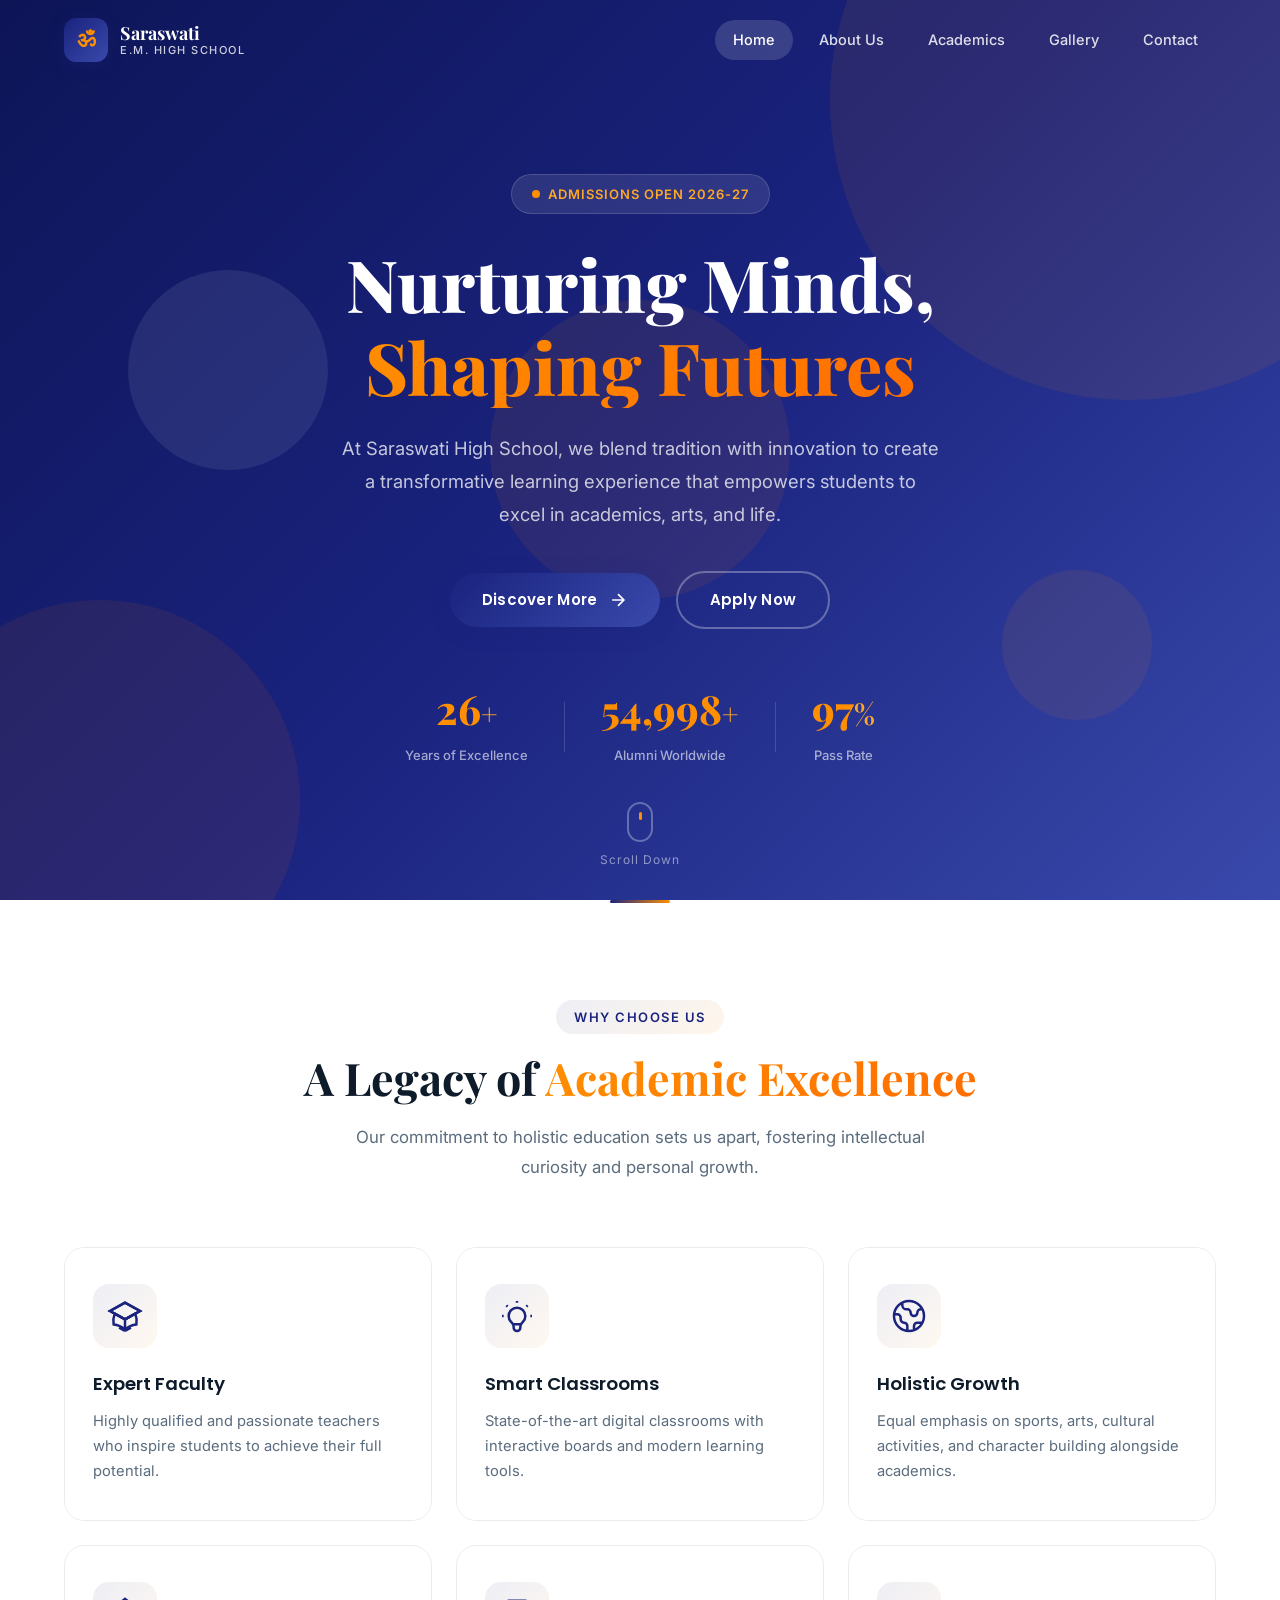
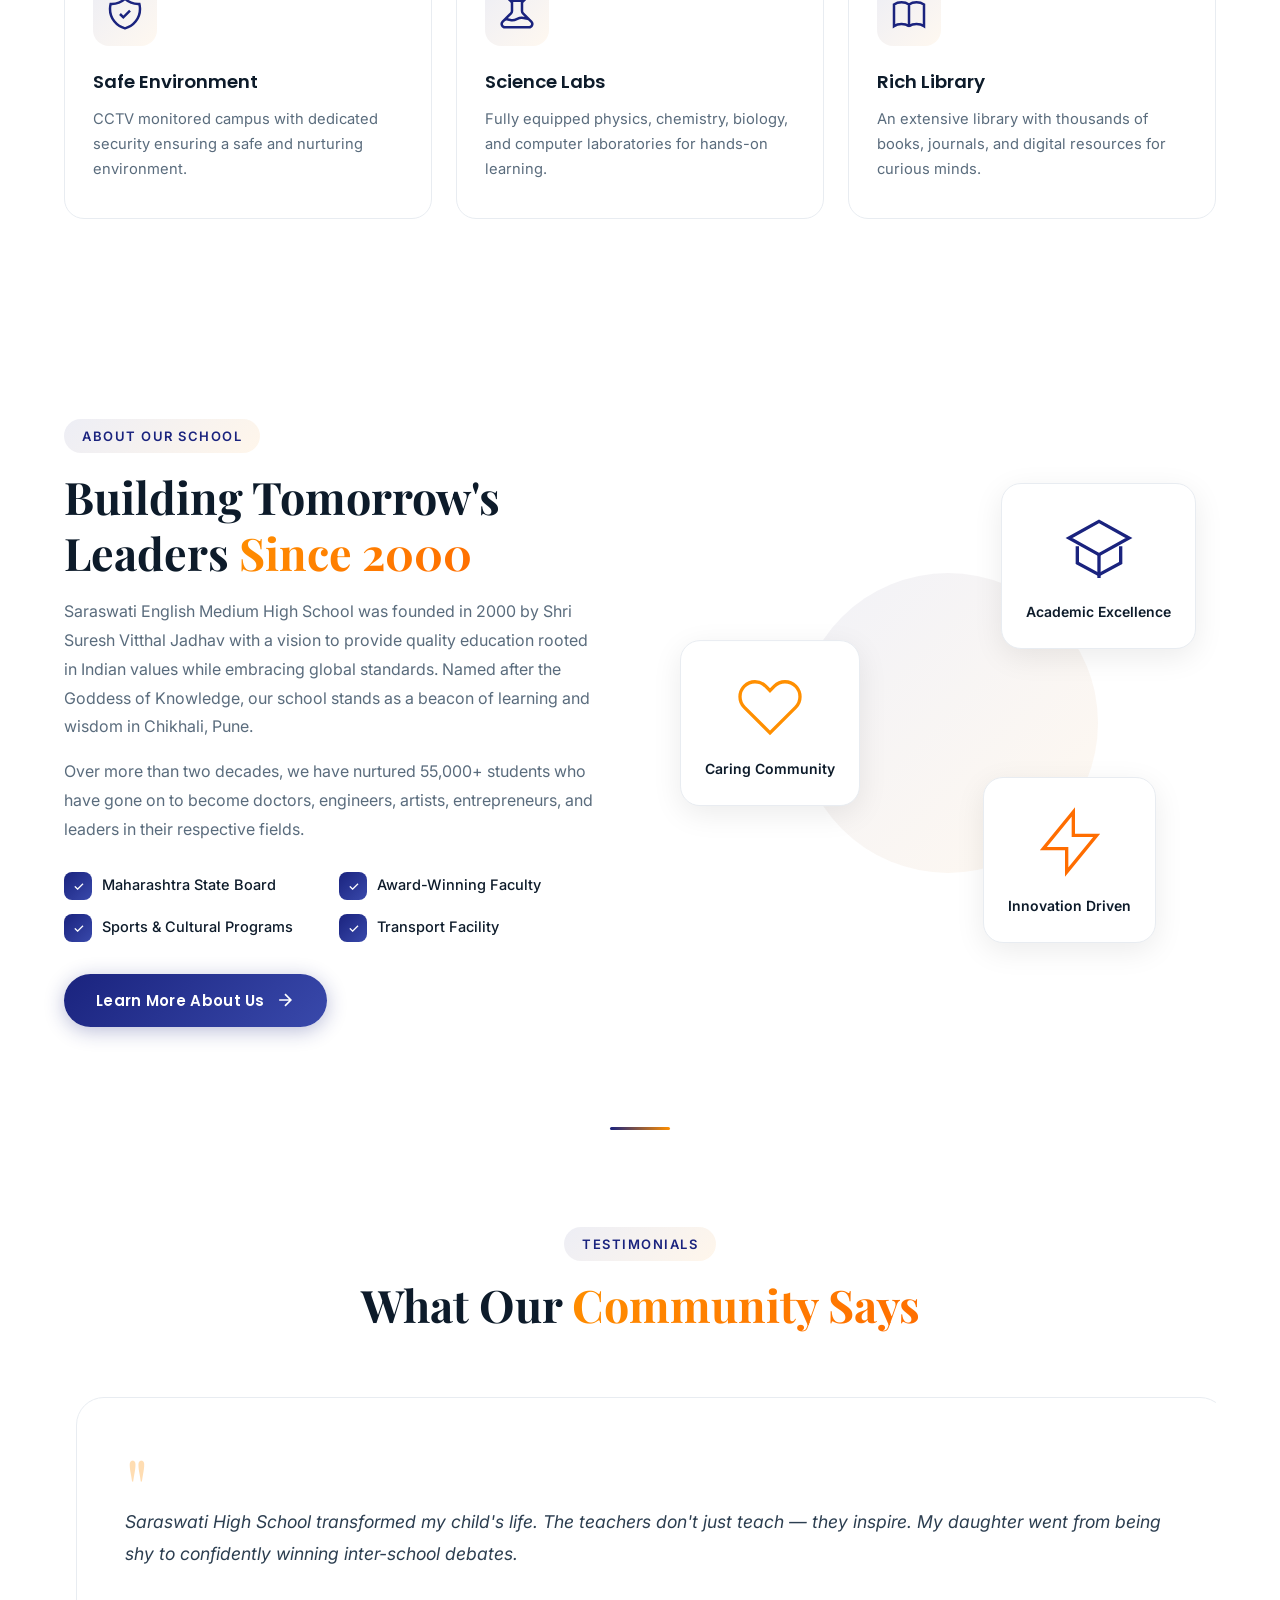
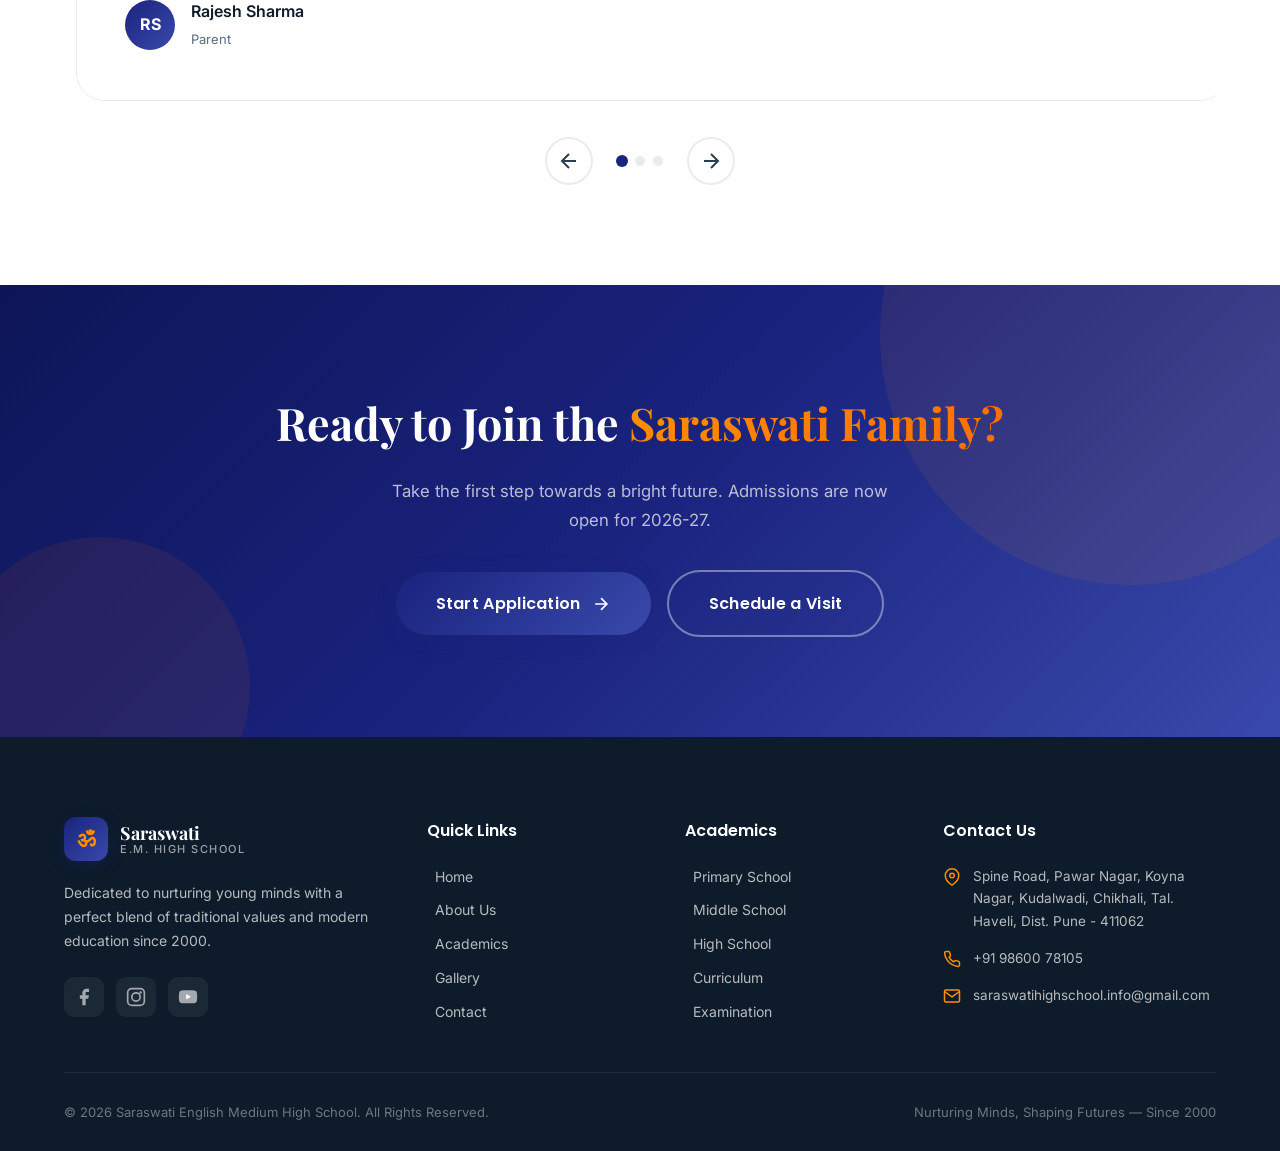
==== commit 39e5f97d: "draft 2" ====
--- a/index.html
+++ b/index.html
@@ -3,8 +3,8 @@
 <head>
     <meta charset="UTF-8">
     <meta name="viewport" content="width=device-width, initial-scale=1.0">
-    <title>Saraswati High School — Nurturing Minds, Shaping Futures</title>
-    <meta name="description" content="Saraswati High School — A premier institution committed to academic excellence, holistic development, and nurturing future leaders.">
+    <title>Saraswati English Medium High School — Nurturing Minds, Shaping Futures</title>
+    <meta name="description" content="Saraswati English Medium High School, Chikhali, Pune — A premier institution committed to academic excellence, holistic development, and nurturing future leaders since 2000.">
     <link rel="preconnect" href="https://fonts.googleapis.com">
     <link rel="preconnect" href="https://fonts.gstatic.com" crossorigin>
     <link href="https://fonts.googleapis.com/css2?family=Playfair+Display:wght@400;600;700;800&family=Inter:wght@300;400;500;600;700&family=Poppins:wght@300;400;500;600;700&display=swap" rel="stylesheet">
@@ -31,7 +31,7 @@
                 </div>
                 <div class="logo-text">
                     <span class="logo-title">Saraswati</span>
-                    <span class="logo-subtitle">High School</span>
+                    <span class="logo-subtitle">E.M. High School</span>
                 </div>
             </a>
             <nav class="nav-menu" id="nav-menu">
@@ -85,12 +85,12 @@
             </div>
             <div class="hero-stats reveal-up" style="--delay: 0.9s">
                 <div class="stat-item">
-                    <span class="stat-number" data-target="35">0</span><span class="stat-suffix">+</span>
+                    <span class="stat-number" data-target="27">0</span><span class="stat-suffix">+</span>
                     <span class="stat-label">Years of Excellence</span>
                 </div>
                 <div class="stat-divider"></div>
                 <div class="stat-item">
-                    <span class="stat-number" data-target="5000">0</span><span class="stat-suffix">+</span>
+                    <span class="stat-number" data-target="55000">0</span><span class="stat-suffix">+</span>
                     <span class="stat-label">Alumni Worldwide</span>
                 </div>
                 <div class="stat-divider"></div>
@@ -192,22 +192,23 @@
                 <div class="about-preview-content">
                     <span class="section-tag reveal-left">About Our School</span>
                     <h2 class="section-title reveal-left" style="--delay: 0.1s">
-                        Building Tomorrow's Leaders <span class="gradient-text">Since 1991</span>
+                        Building Tomorrow's Leaders <span class="gradient-text">Since 2000</span>
                     </h2>
                     <p class="about-text reveal-left" style="--delay: 0.2s">
-                        Saraswati High School was founded with a vision to provide quality education 
-                        rooted in Indian values while embracing global standards. Named after the 
-                        Goddess of Knowledge, our school stands as a beacon of learning and wisdom.
+                        Saraswati English Medium High School was founded in 2000 by Shri Suresh Vitthal Jadhav 
+                        with a vision to provide quality education rooted in Indian values while embracing 
+                        global standards. Named after the Goddess of Knowledge, our school stands as a 
+                        beacon of learning and wisdom in Chikhali, Pune.
                     </p>
                     <p class="about-text reveal-left" style="--delay: 0.3s">
-                        Over three decades, we have nurtured thousands of students who have gone on 
+                        Over more than two decades, we have nurtured 55,000+ students who have gone on 
                         to become doctors, engineers, artists, entrepreneurs, and leaders in their 
                         respective fields.
                     </p>
                     <div class="about-highlights reveal-left" style="--delay: 0.4s">
                         <div class="highlight-item">
                             <div class="highlight-icon">✓</div>
-                            <span>CBSE/State Board Affiliated</span>
+                            <span>Maharashtra State Board</span>
                         </div>
                         <div class="highlight-item">
                             <div class="highlight-icon">✓</div>
@@ -364,10 +365,10 @@
                         </div>
                         <div class="logo-text">
                             <span class="logo-title">Saraswati</span>
-                            <span class="logo-subtitle">High School</span>
+                            <span class="logo-subtitle">E.M. High School</span>
                         </div>
                     </a>
-                    <p class="footer-about">Dedicated to nurturing young minds with a perfect blend of traditional values and modern education since 1991.</p>
+                    <p class="footer-about">Dedicated to nurturing young minds with a perfect blend of traditional values and modern education since 2000.</p>
                     <div class="footer-social">
                         <a href="#" class="social-link" aria-label="Facebook">
                             <svg width="20" height="20" viewBox="0 0 24 24" fill="currentColor"><path d="M18 2h-3a5 5 0 00-5 5v3H7v4h3v8h4v-8h3l1-4h-4V7a1 1 0 011-1h3z"/></svg>
@@ -404,21 +405,21 @@
                     <h4>Contact Us</h4>
                     <div class="contact-item">
                         <svg width="18" height="18" viewBox="0 0 24 24" fill="none" stroke="currentColor" stroke-width="2"><path d="M21 10c0 7-9 13-9 13s-9-6-9-13a9 9 0 0118 0z"/><circle cx="12" cy="10" r="3"/></svg>
-                        <span>123 Education Lane, Knowledge City, India — 400001</span>
+                        <span>Spine Road, Pawar Nagar, Koyna Nagar, Kudalwadi, Chikhali, Tal. Haveli, Dist. Pune - 411062</span>
                     </div>
                     <div class="contact-item">
                         <svg width="18" height="18" viewBox="0 0 24 24" fill="none" stroke="currentColor" stroke-width="2"><path d="M22 16.92v3a2 2 0 01-2.18 2 19.79 19.79 0 01-8.63-3.07 19.5 19.5 0 01-6-6 19.79 19.79 0 01-3.07-8.67A2 2 0 014.11 2h3a2 2 0 012 1.72 12.84 12.84 0 00.7 2.81 2 2 0 01-.45 2.11L8.09 9.91a16 16 0 006 6l1.27-1.27a2 2 0 012.11-.45 12.84 12.84 0 002.81.7A2 2 0 0122 16.92z"/></svg>
-                        <span>+91 98765 43210</span>
+                        <span>+91 98600 78105</span>
                     </div>
                     <div class="contact-item">
                         <svg width="18" height="18" viewBox="0 0 24 24" fill="none" stroke="currentColor" stroke-width="2"><path d="M4 4h16c1.1 0 2 .9 2 2v12c0 1.1-.9 2-2 2H4c-1.1 0-2-.9-2-2V6c0-1.1.9-2 2-2z"/><polyline points="22,6 12,13 2,6"/></svg>
-                        <span>info@saraswatischool.edu</span>
+                        <span>saraswatihighschool.info@gmail.com</span>
                     </div>
                 </div>
             </div>
             <div class="footer-bottom">
-                <p>&copy; 2026 Saraswati High School. All Rights Reserved.</p>
-                <p>Nurturing Minds, Shaping Futures — Since 1991</p>
+                <p>&copy; 2026 Saraswati English Medium High School. All Rights Reserved.</p>
+                <p>Nurturing Minds, Shaping Futures — Since 2000</p>
             </div>
         </div>
     </footer>
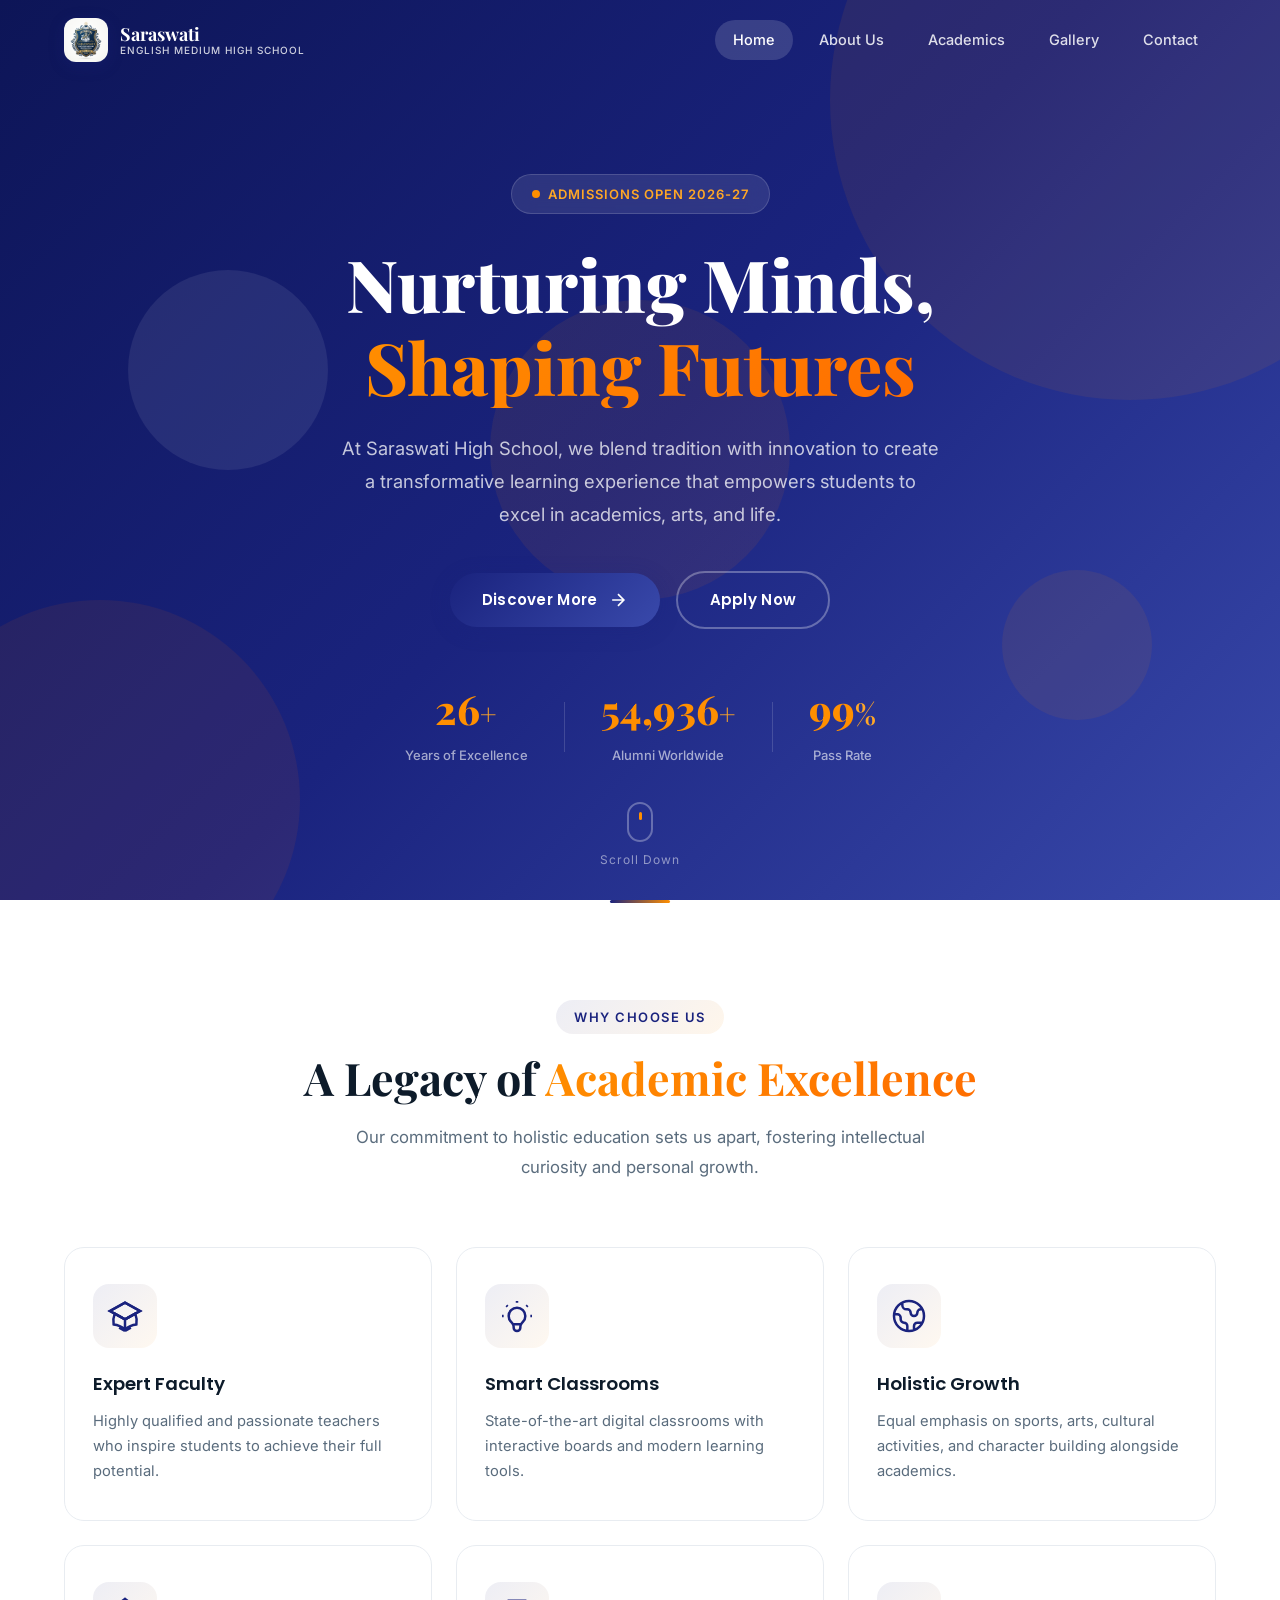
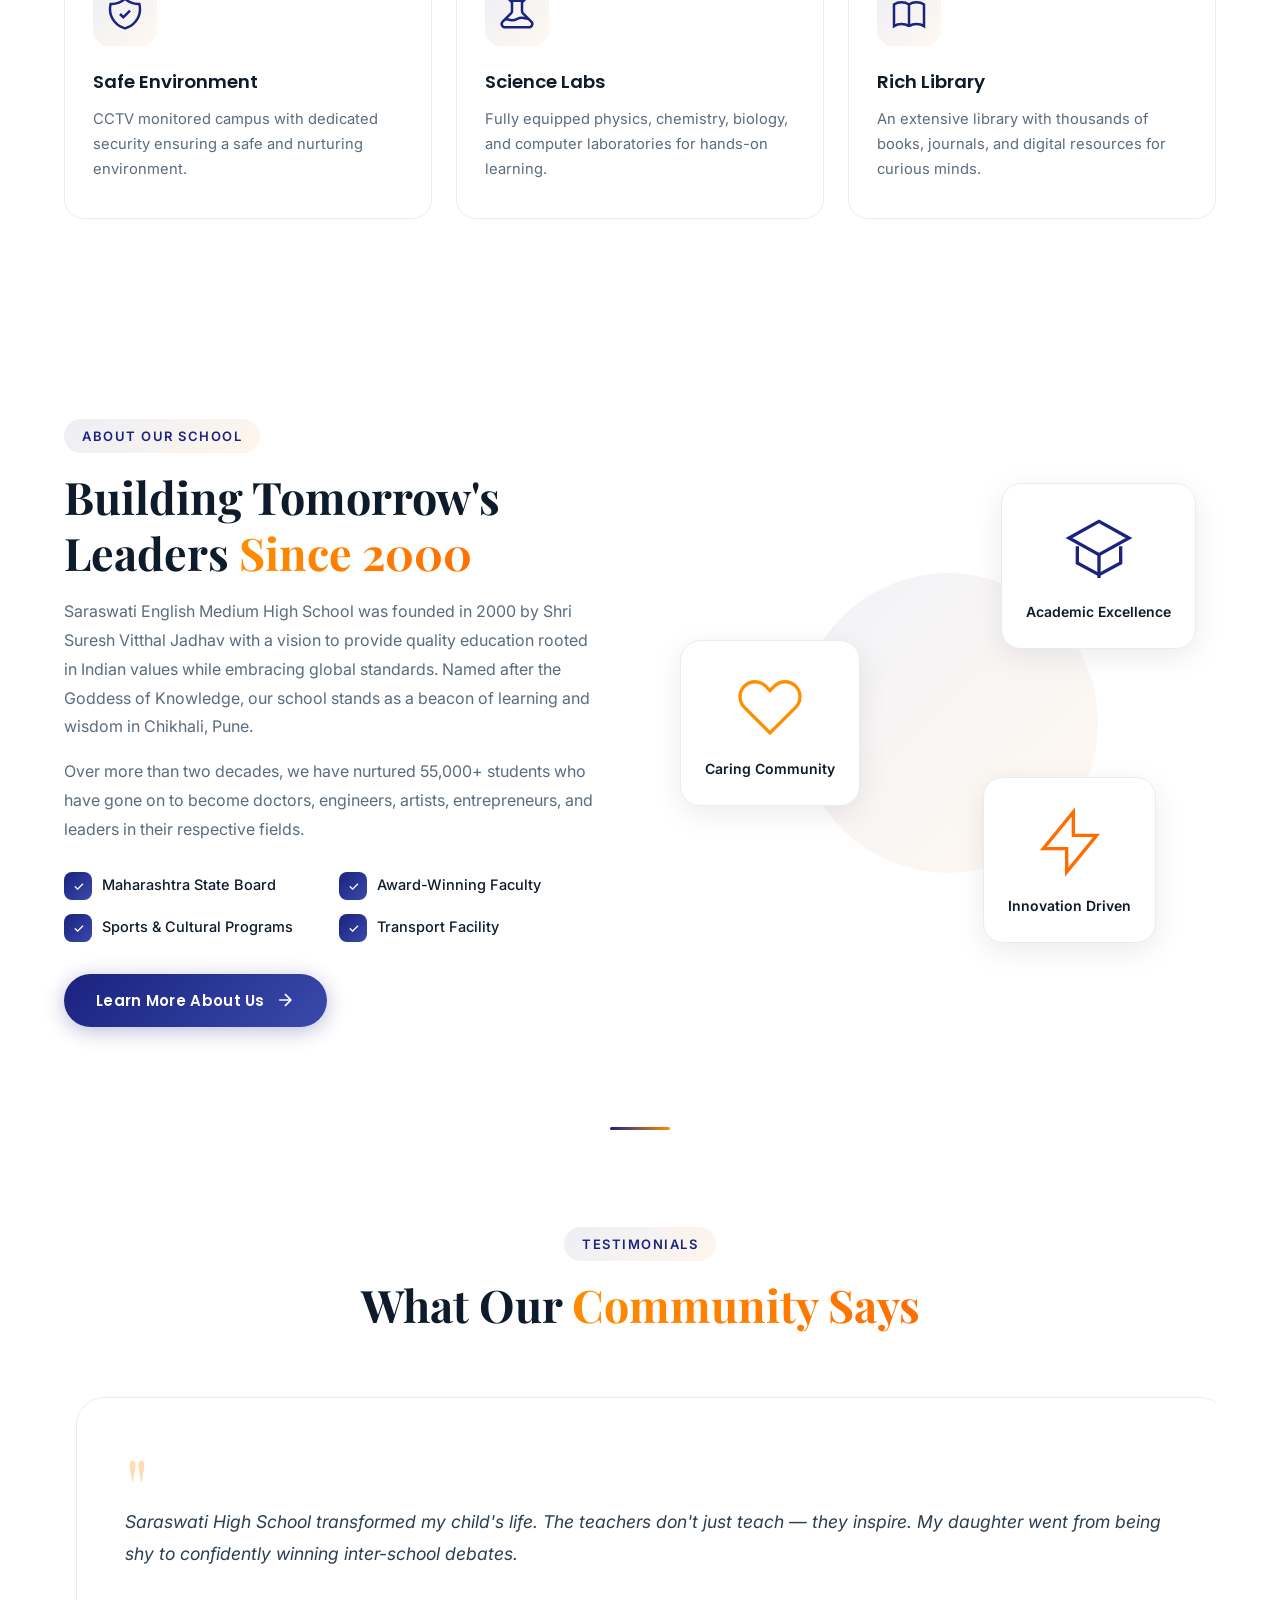
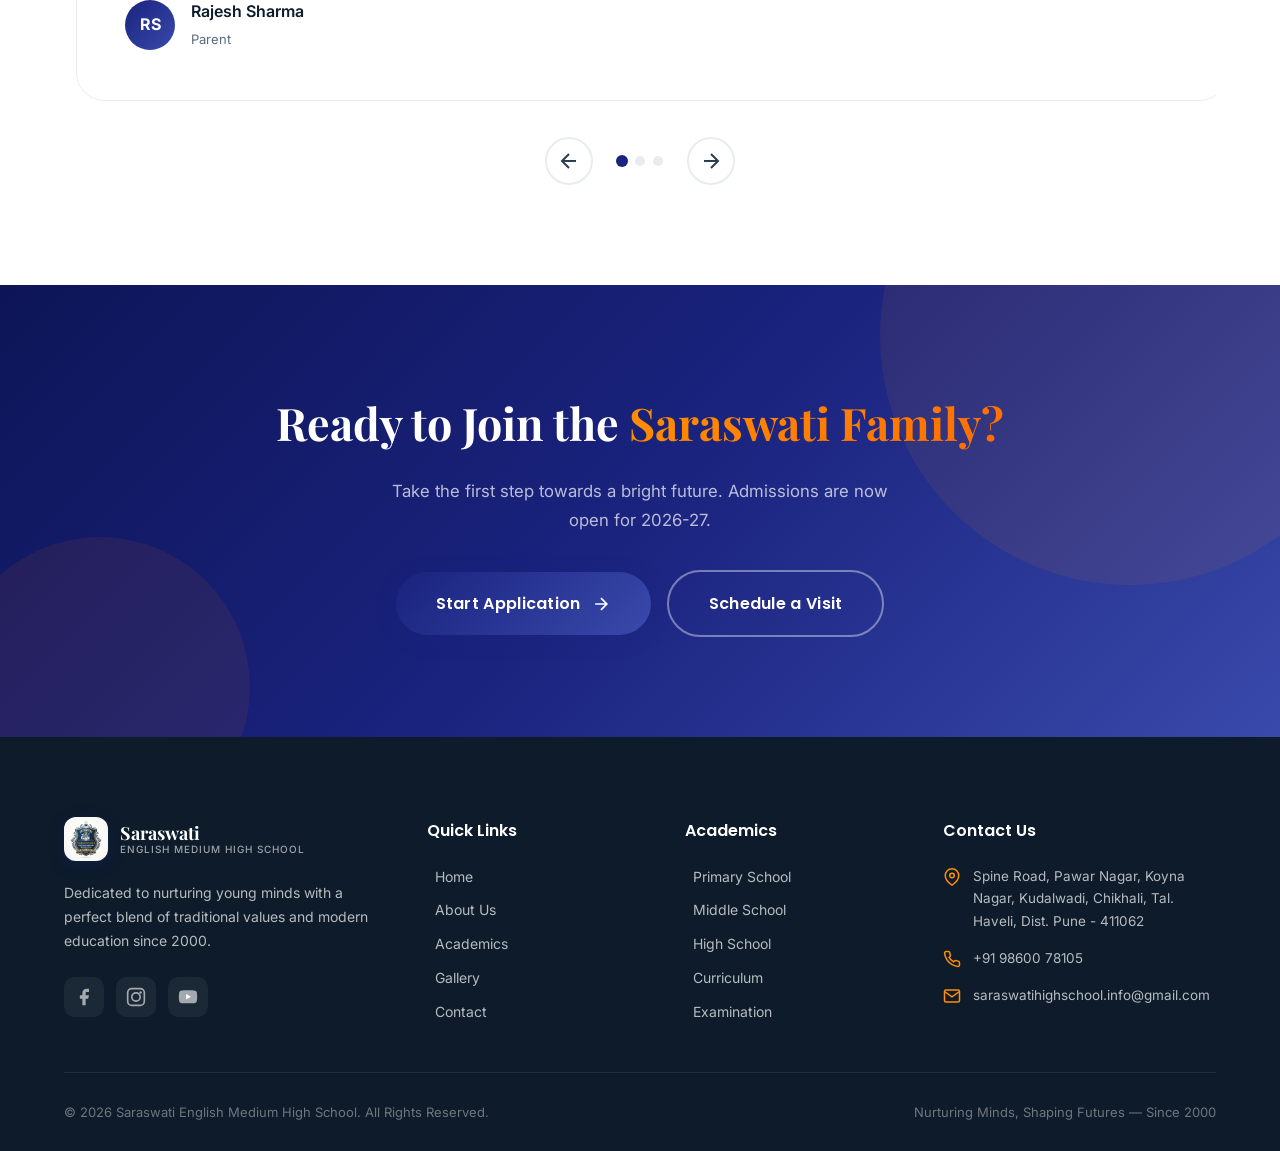
==== commit bbe06541: "Expand school name in headers, update pass rate to 100%, add principal info" ====
--- a/index.html
+++ b/index.html
@@ -31,7 +31,7 @@
                 </div>
                 <div class="logo-text">
                     <span class="logo-title">Saraswati</span>
-                    <span class="logo-subtitle">E.M. High School</span>
+                    <span class="logo-subtitle">English Medium High School</span>
                 </div>
             </a>
             <nav class="nav-menu" id="nav-menu">
@@ -95,7 +95,7 @@
                 </div>
                 <div class="stat-divider"></div>
                 <div class="stat-item">
-                    <span class="stat-number" data-target="98">0</span><span class="stat-suffix">%</span>
+                    <span class="stat-number" data-target="100">0</span><span class="stat-suffix">%</span>
                     <span class="stat-label">Pass Rate</span>
                 </div>
             </div>
@@ -365,7 +365,7 @@
                         </div>
                         <div class="logo-text">
                             <span class="logo-title">Saraswati</span>
-                            <span class="logo-subtitle">E.M. High School</span>
+                            <span class="logo-subtitle">English Medium High School</span>
                         </div>
                     </a>
                     <p class="footer-about">Dedicated to nurturing young minds with a perfect blend of traditional values and modern education since 2000.</p>
--- a/css/style.css
+++ b/css/style.css
@@ -224,12 +224,13 @@
     width: 44px;
     height: 44px;
     border-radius: 12px;
-    background: linear-gradient(135deg, var(--primary), var(--primary-light));
+    background: #fff url('../img/SEMlogo.jpeg.png') center/cover no-repeat;
     display: flex;
     align-items: center;
     justify-content: center;
     box-shadow: 0 4px 15px rgba(var(--primary-rgb), 0.3);
     transition: transform var(--transition);
+    overflow: hidden;
 }
 
 .logo-icon:hover {
@@ -237,9 +238,7 @@
 }
 
 .logo-om {
-    color: var(--gold);
-    font-size: 22px;
-    font-weight: bold;
+    display: none;
 }
 
 .logo-text {
@@ -257,12 +256,13 @@
 }
 
 .logo-subtitle {
-    font-size: 11px;
+    font-size: 10px;
     font-weight: 500;
     color: rgba(255,255,255,0.8);
-    letter-spacing: 1.5px;
+    letter-spacing: 1px;
     text-transform: uppercase;
     transition: color var(--transition);
+    white-space: nowrap;
 }
 
 .navbar.scrolled .logo-subtitle {
@@ -1681,6 +1681,20 @@
     transition: all var(--transition);
 }
 
+.gallery-item img {
+    width: 100%;
+    height: 100%;
+    object-fit: cover;
+    display: block;
+    transition: transform 0.6s cubic-bezier(0.22, 1, 0.36, 1), filter 0.4s ease;
+    filter: saturate(0.95);
+}
+
+.gallery-item:hover img {
+    transform: scale(1.08);
+    filter: saturate(1.1);
+}
+
 .gallery-placeholder span {
     font-size: 13px;
     font-weight: 600;
@@ -1759,6 +1773,14 @@
     max-height: 80%;
     transform: scale(0.9);
     transition: transform var(--transition);
+}
+
+.lightbox-content img {
+    max-width: 100%;
+    max-height: 80vh;
+    display: block;
+    border-radius: var(--radius-md);
+    box-shadow: 0 25px 60px rgba(0,0,0,0.5);
 }
 
 .lightbox.active .lightbox-content {
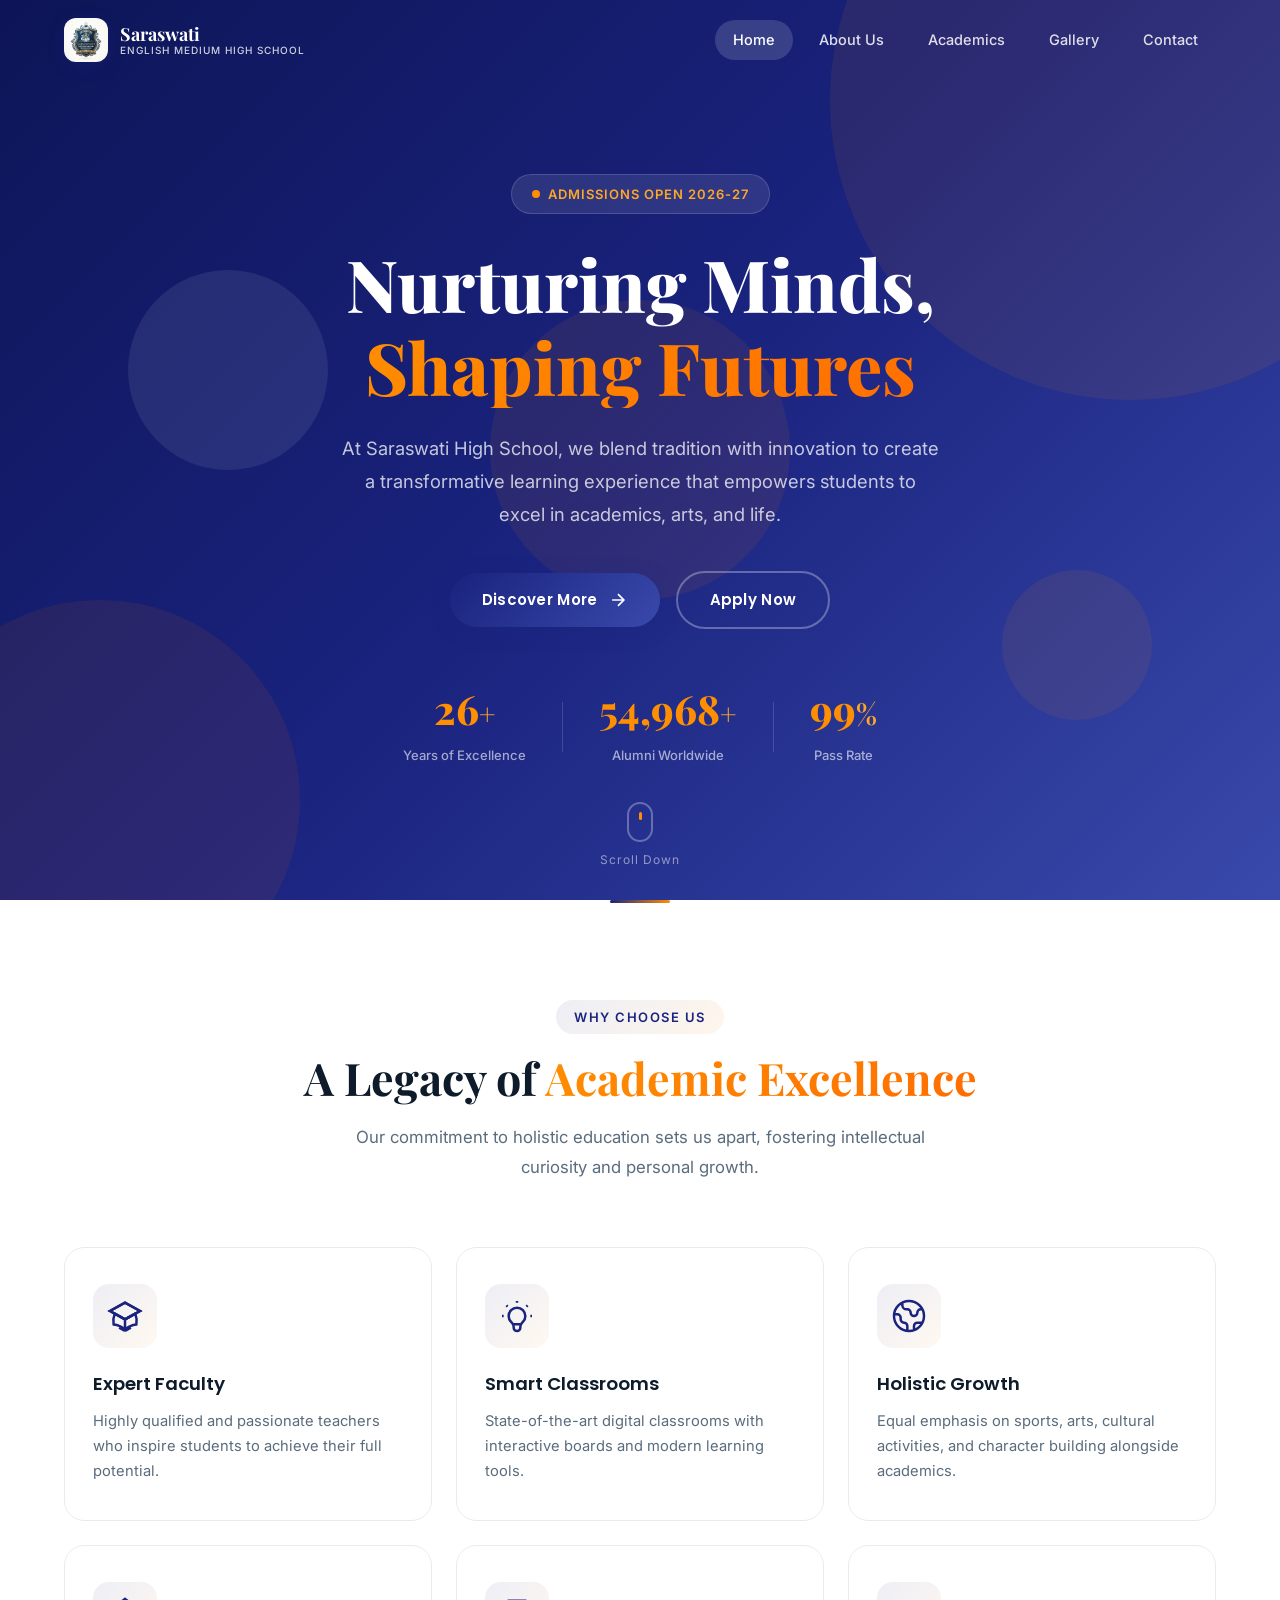
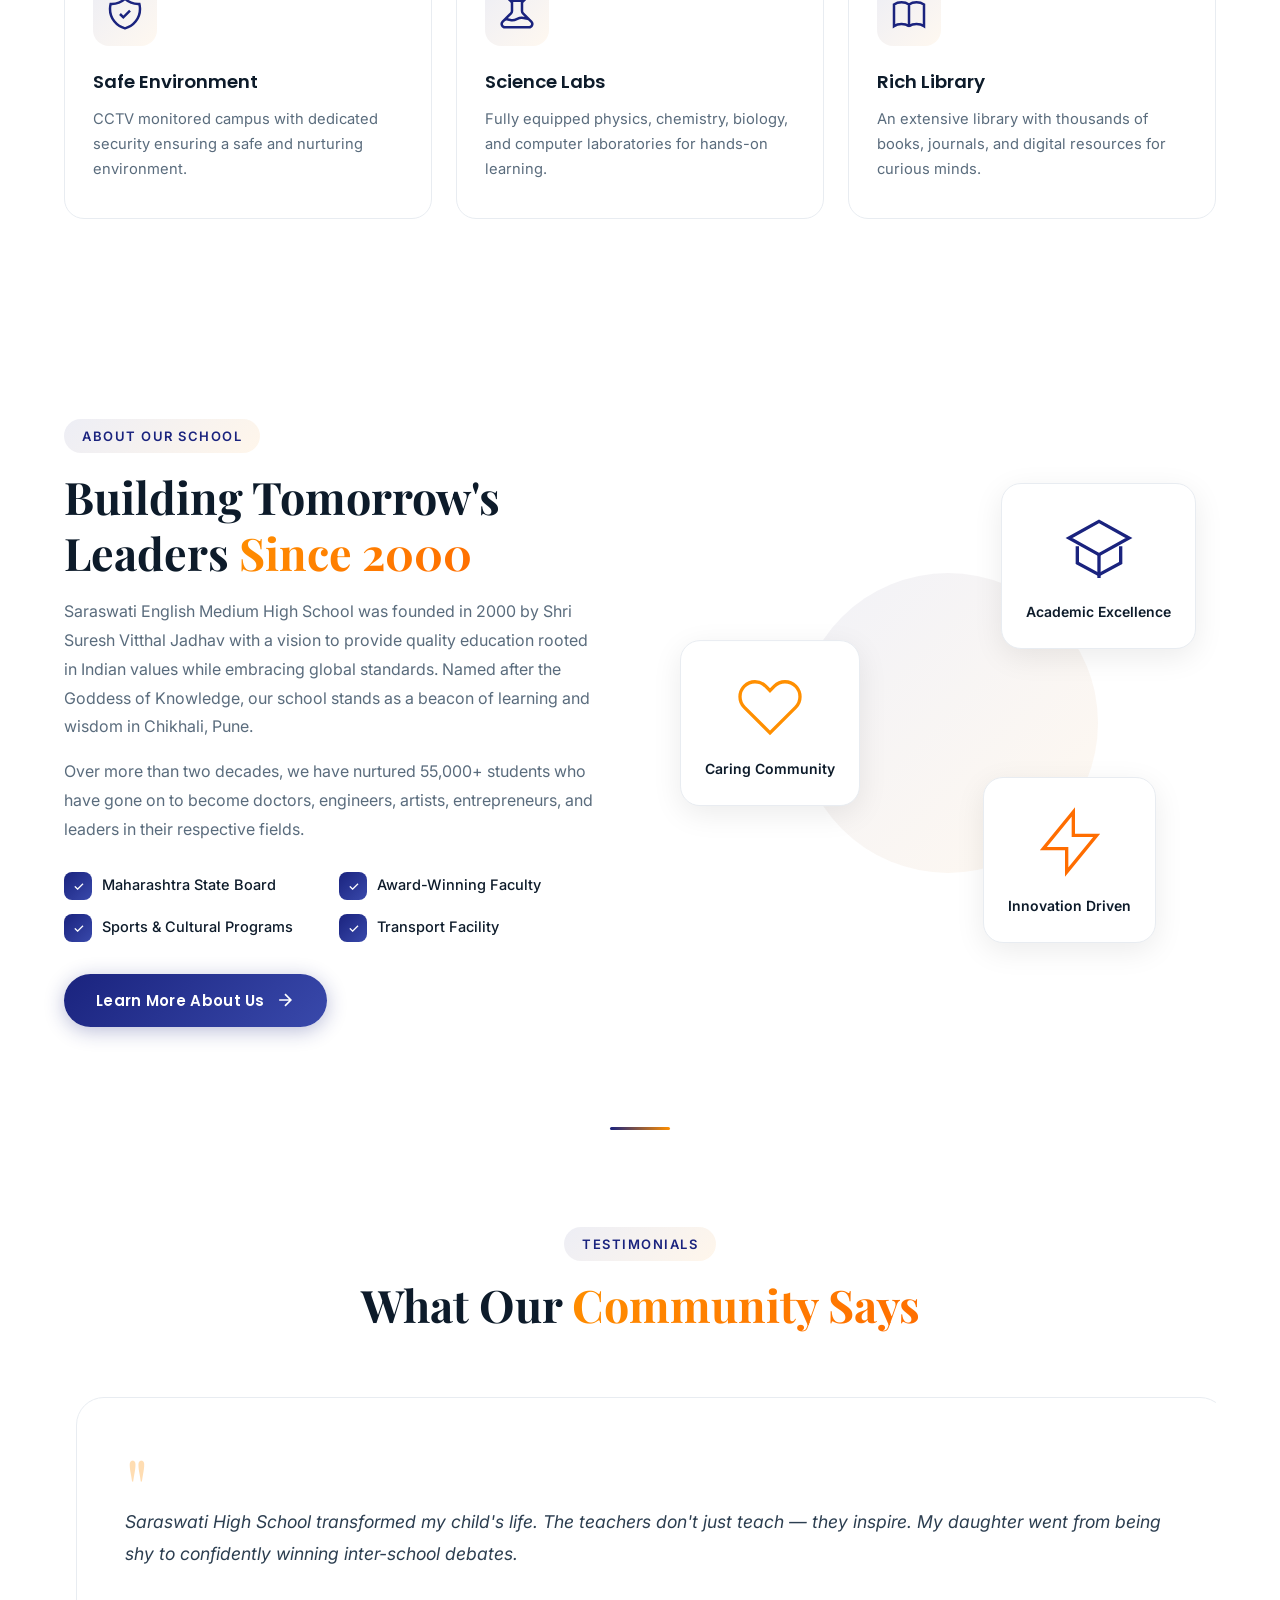
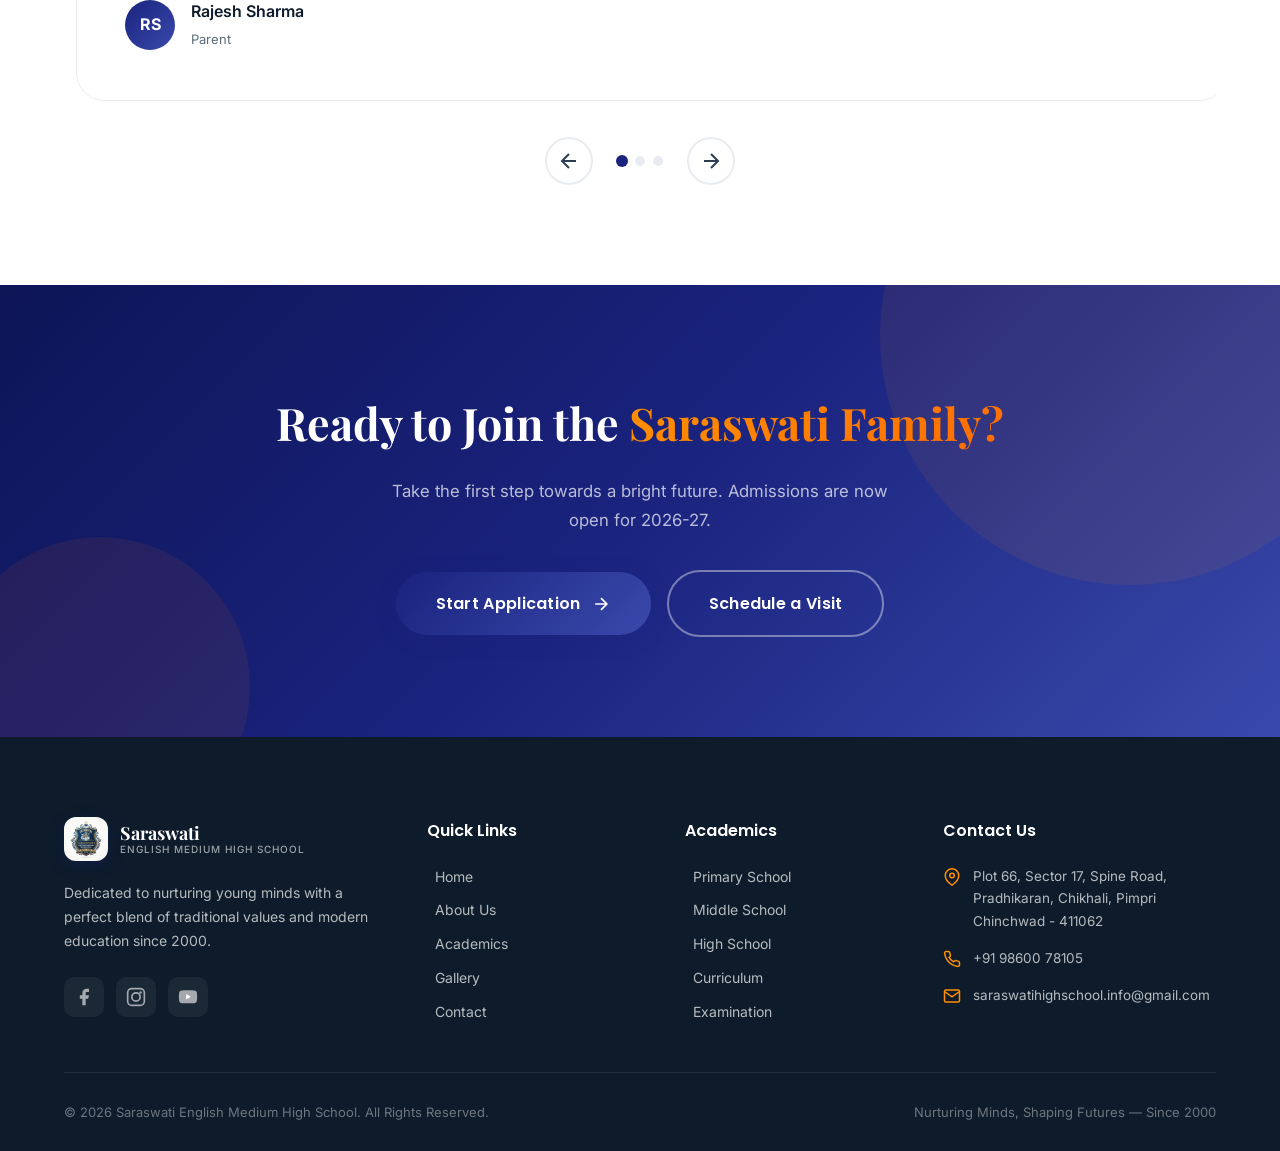
==== commit 70748aa1: "Update address, director designation, and contact info - Update Shama Suresh Jadhav's designation fr" ====
--- a/index.html
+++ b/index.html
@@ -405,7 +405,7 @@
                     <h4>Contact Us</h4>
                     <div class="contact-item">
                         <svg width="18" height="18" viewBox="0 0 24 24" fill="none" stroke="currentColor" stroke-width="2"><path d="M21 10c0 7-9 13-9 13s-9-6-9-13a9 9 0 0118 0z"/><circle cx="12" cy="10" r="3"/></svg>
-                        <span>Spine Road, Pawar Nagar, Koyna Nagar, Kudalwadi, Chikhali, Tal. Haveli, Dist. Pune - 411062</span>
+                        <span>Plot 66, Sector 17, Spine Road, Pradhikaran, Chikhali, Pimpri Chinchwad - 411062</span>
                     </div>
                     <div class="contact-item">
                         <svg width="18" height="18" viewBox="0 0 24 24" fill="none" stroke="currentColor" stroke-width="2"><path d="M22 16.92v3a2 2 0 01-2.18 2 19.79 19.79 0 01-8.63-3.07 19.5 19.5 0 01-6-6 19.79 19.79 0 01-3.07-8.67A2 2 0 014.11 2h3a2 2 0 012 1.72 12.84 12.84 0 00.7 2.81 2 2 0 01-.45 2.11L8.09 9.91a16 16 0 006 6l1.27-1.27a2 2 0 012.11-.45 12.84 12.84 0 002.81.7A2 2 0 0122 16.92z"/></svg>
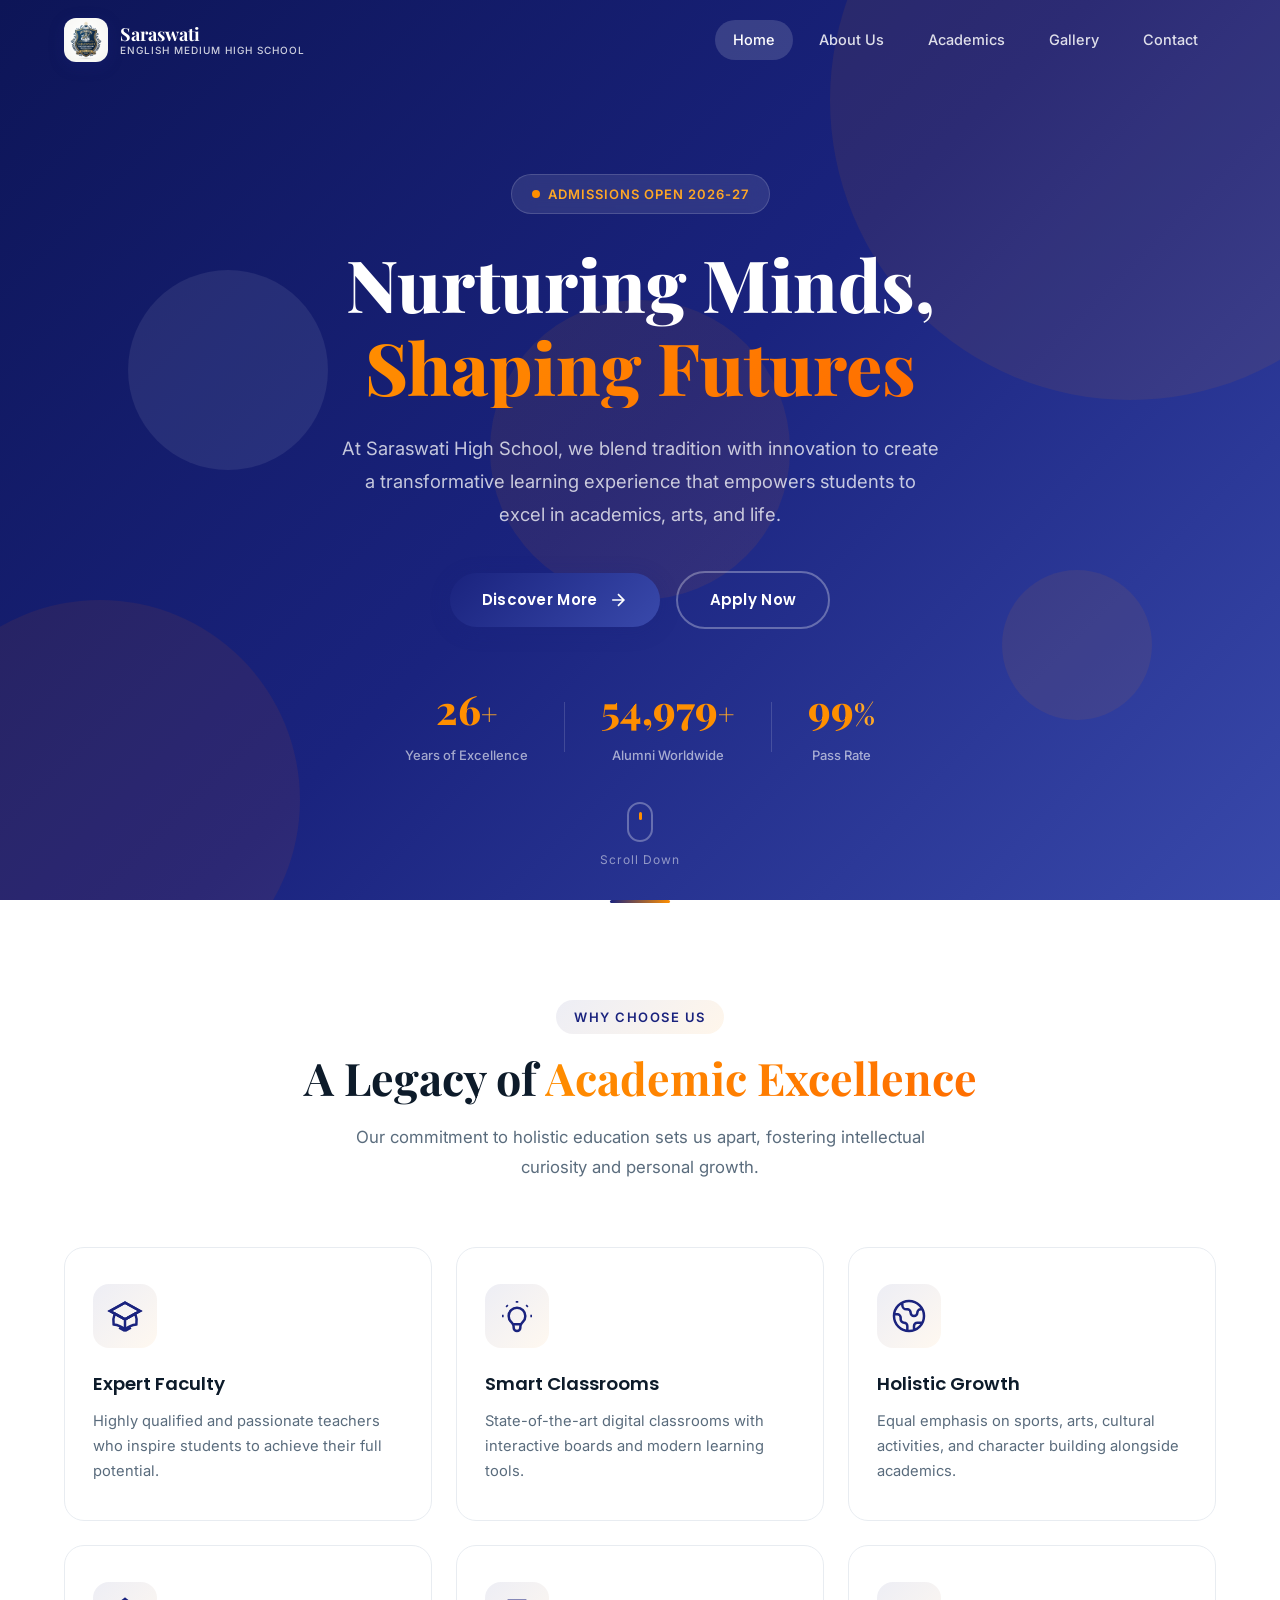
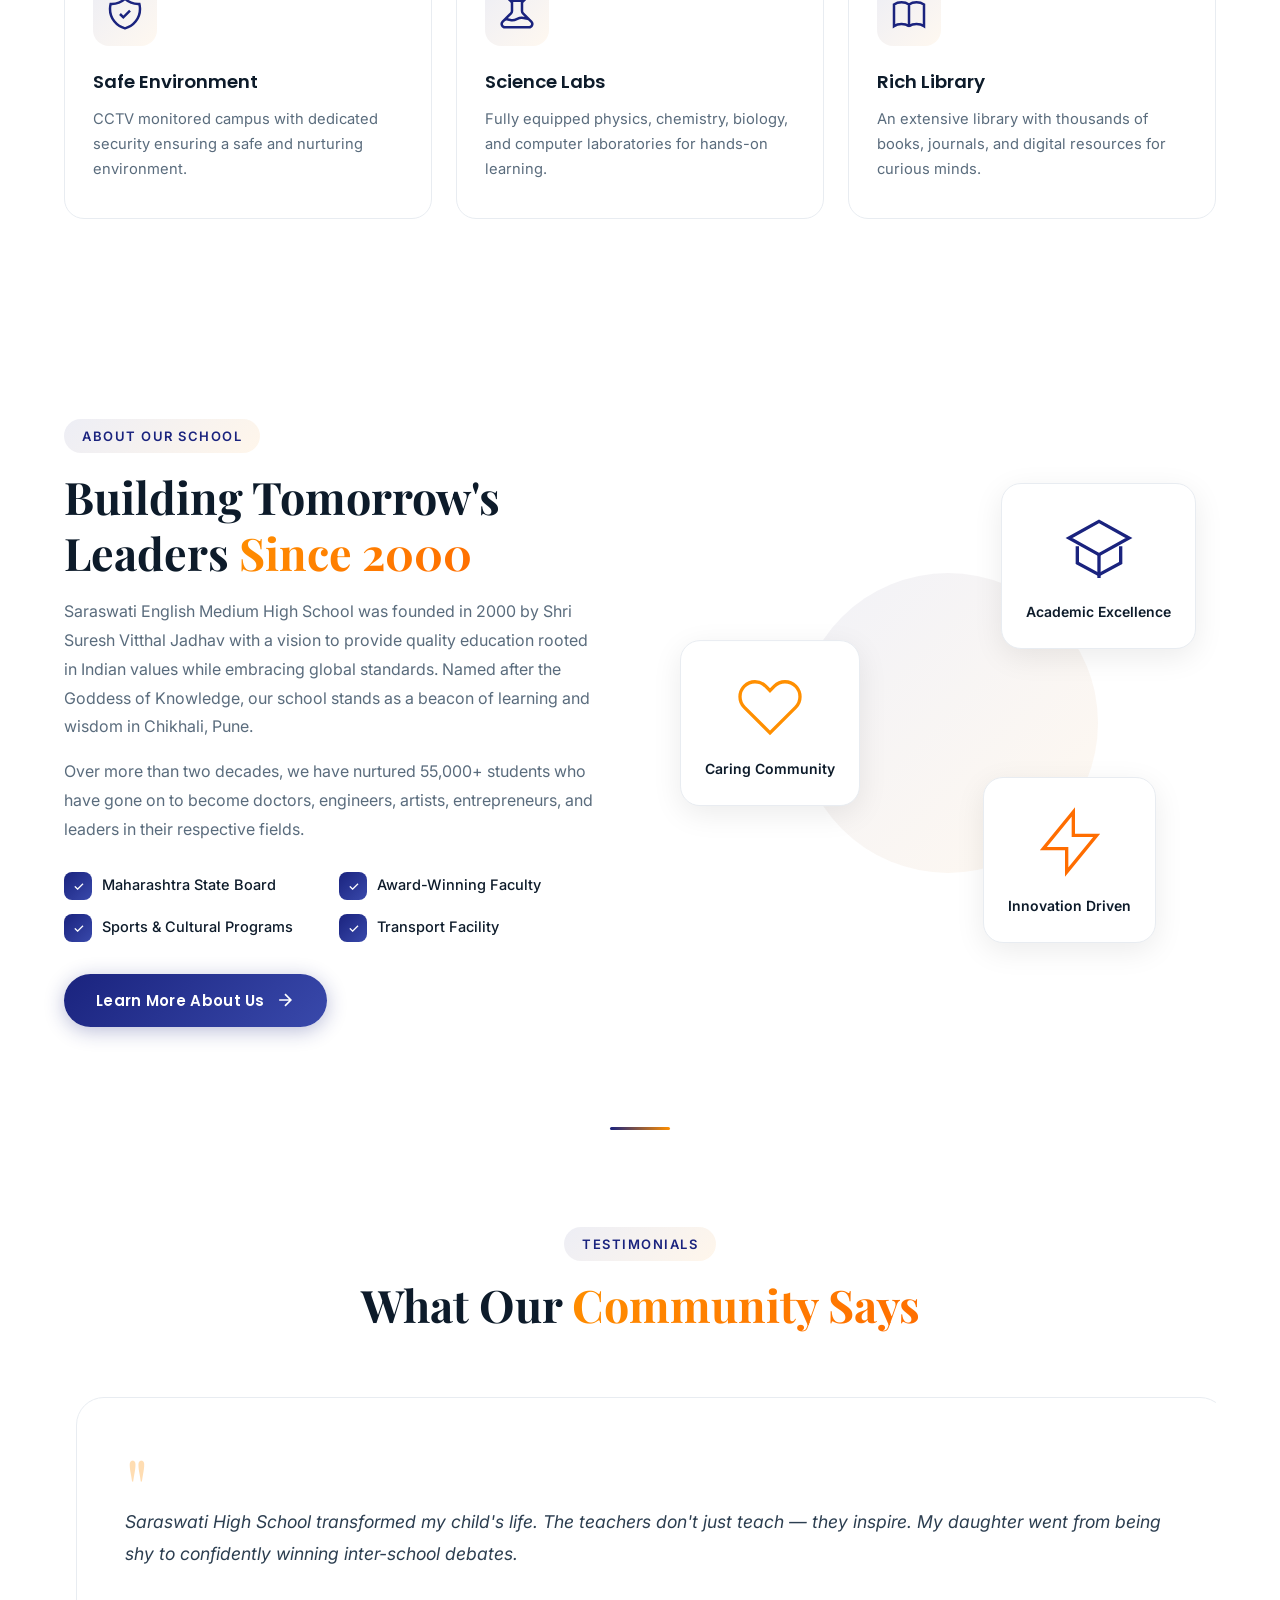
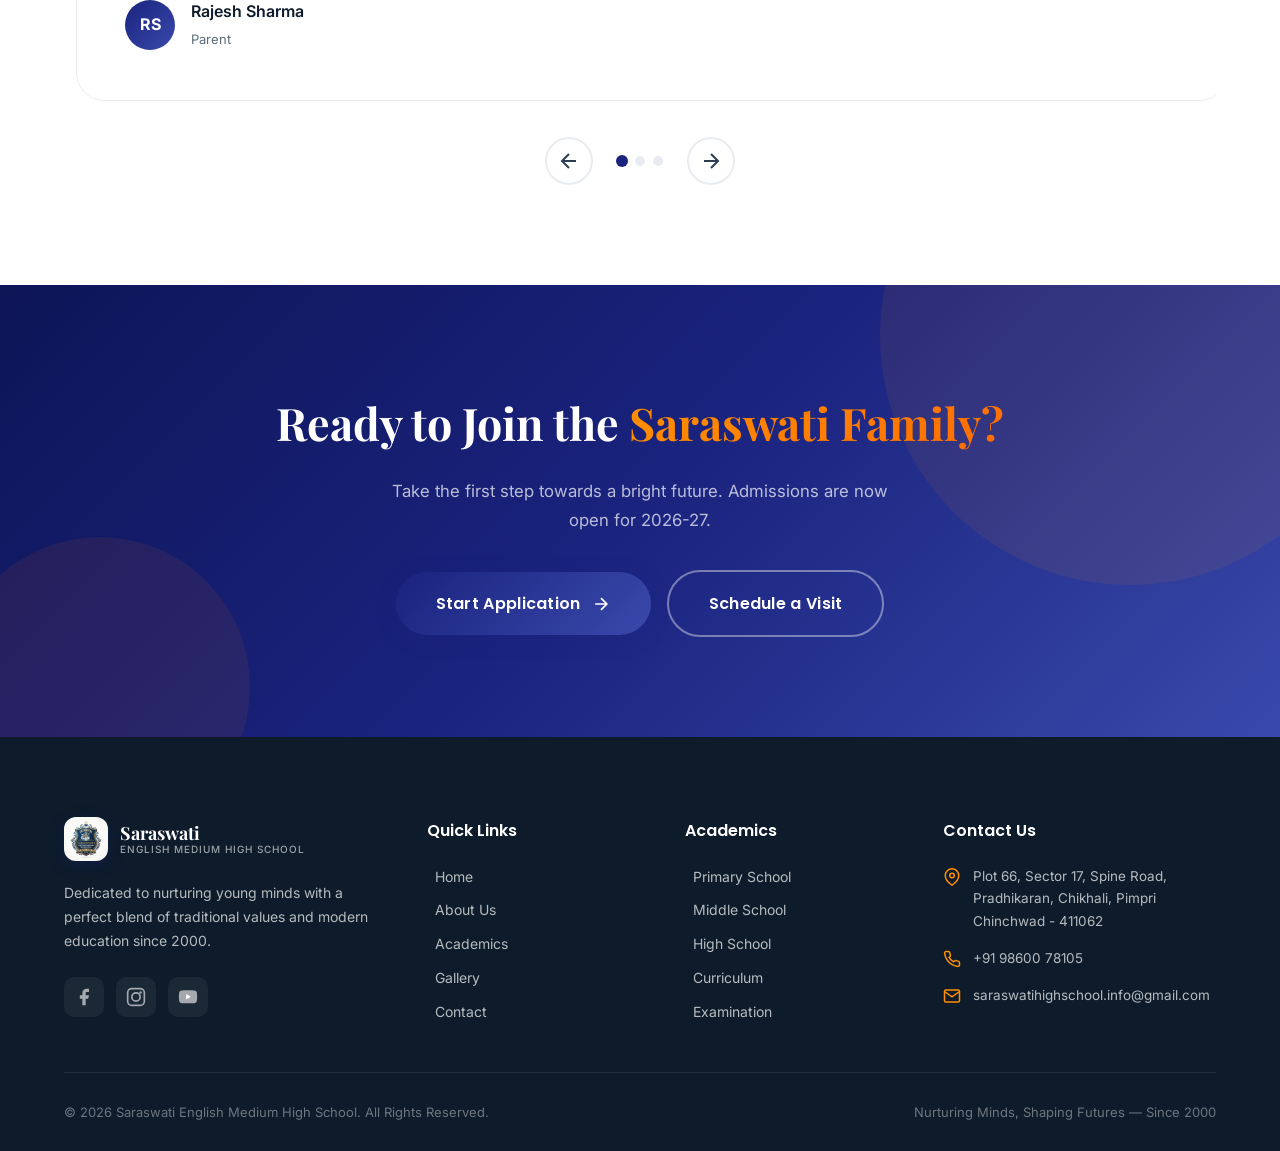
==== commit 61c2697b: "Link address to Google Maps across all pages" ====
--- a/index.html
+++ b/index.html
@@ -405,7 +405,7 @@
                     <h4>Contact Us</h4>
                     <div class="contact-item">
                         <svg width="18" height="18" viewBox="0 0 24 24" fill="none" stroke="currentColor" stroke-width="2"><path d="M21 10c0 7-9 13-9 13s-9-6-9-13a9 9 0 0118 0z"/><circle cx="12" cy="10" r="3"/></svg>
-                        <span>Plot 66, Sector 17, Spine Road, Pradhikaran, Chikhali, Pimpri Chinchwad - 411062</span>
+                        <span><a href="https://maps.app.goo.gl/fmohx5jriUK9AqGj9?g_st=iw" target="_blank" rel="noopener noreferrer" aria-label="Open school address in Google Maps" title="Open in Google Maps">Plot 66, Sector 17, Spine Road, Pradhikaran, Chikhali, Pimpri Chinchwad - 411062</a></span>
                     </div>
                     <div class="contact-item">
                         <svg width="18" height="18" viewBox="0 0 24 24" fill="none" stroke="currentColor" stroke-width="2"><path d="M22 16.92v3a2 2 0 01-2.18 2 19.79 19.79 0 01-8.63-3.07 19.5 19.5 0 01-6-6 19.79 19.79 0 01-3.07-8.67A2 2 0 014.11 2h3a2 2 0 012 1.72 12.84 12.84 0 00.7 2.81 2 2 0 01-.45 2.11L8.09 9.91a16 16 0 006 6l1.27-1.27a2 2 0 012.11-.45 12.84 12.84 0 002.81.7A2 2 0 0122 16.92z"/></svg>
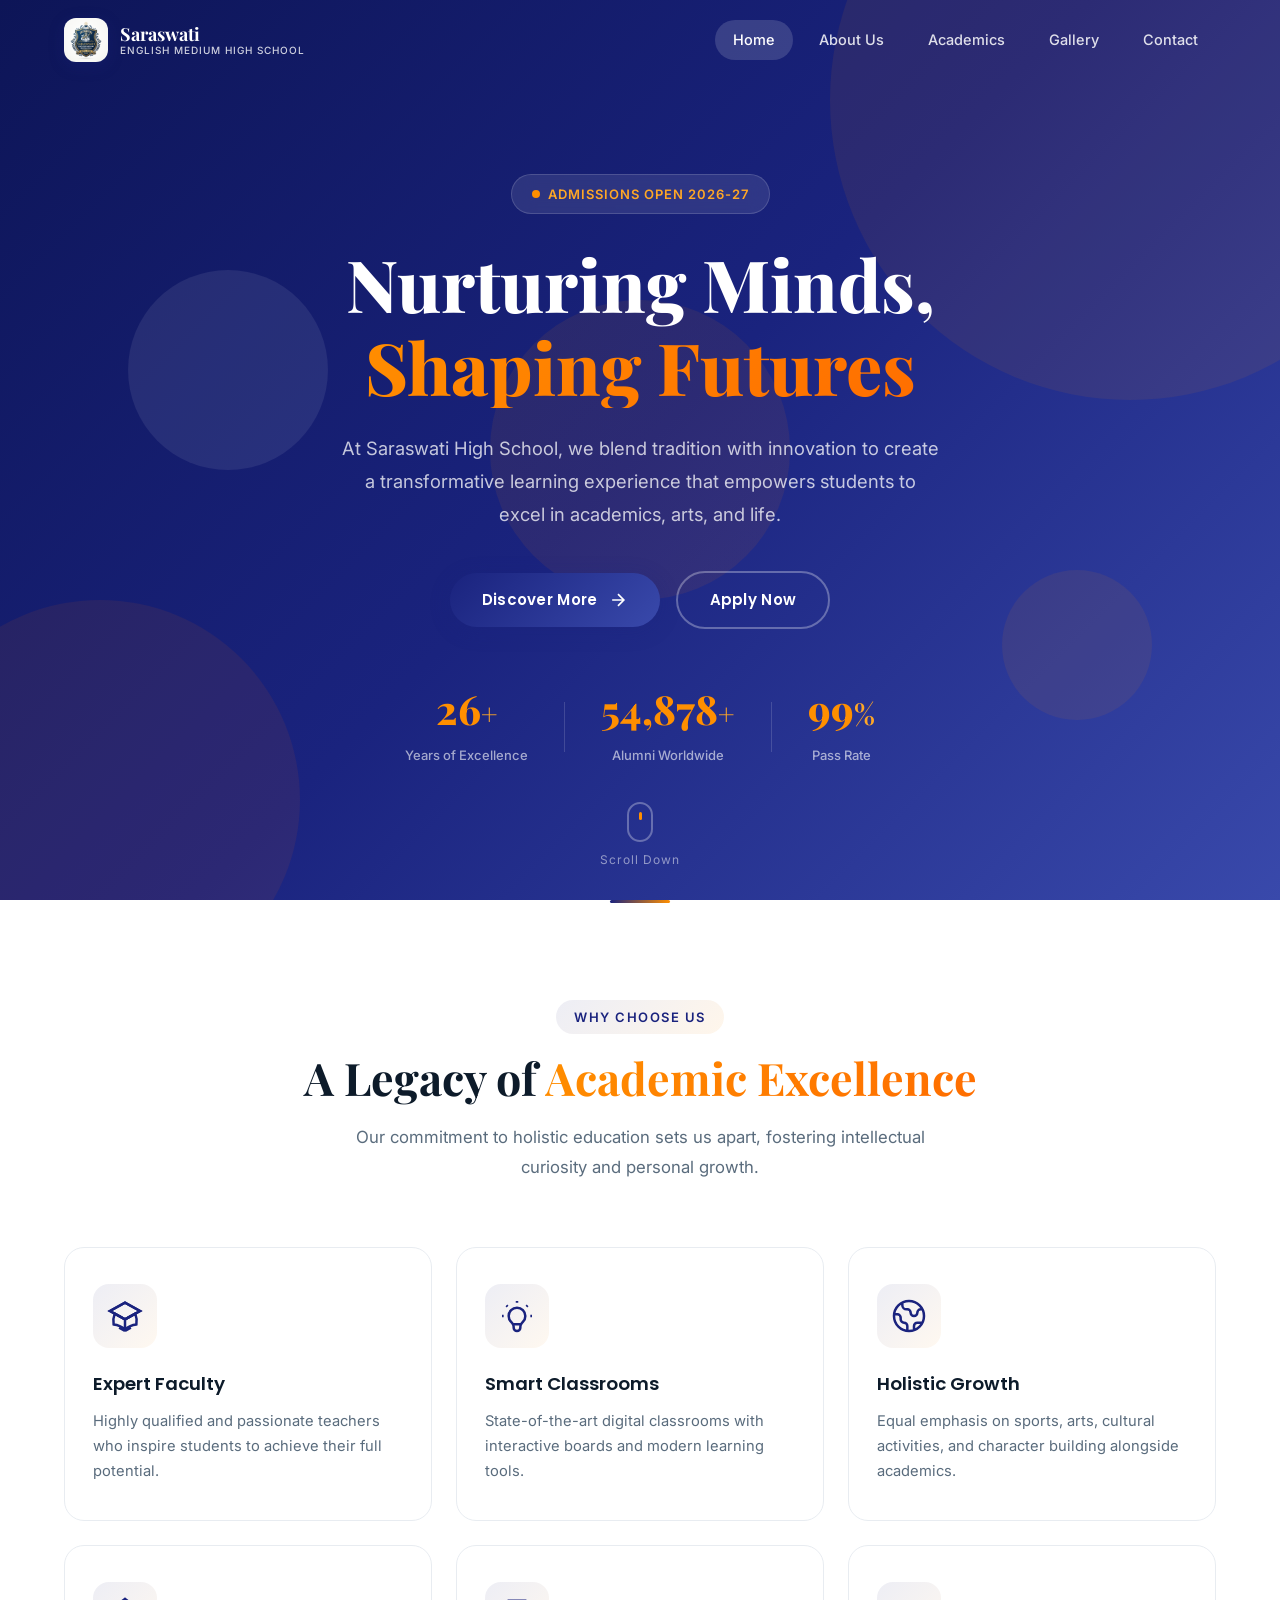
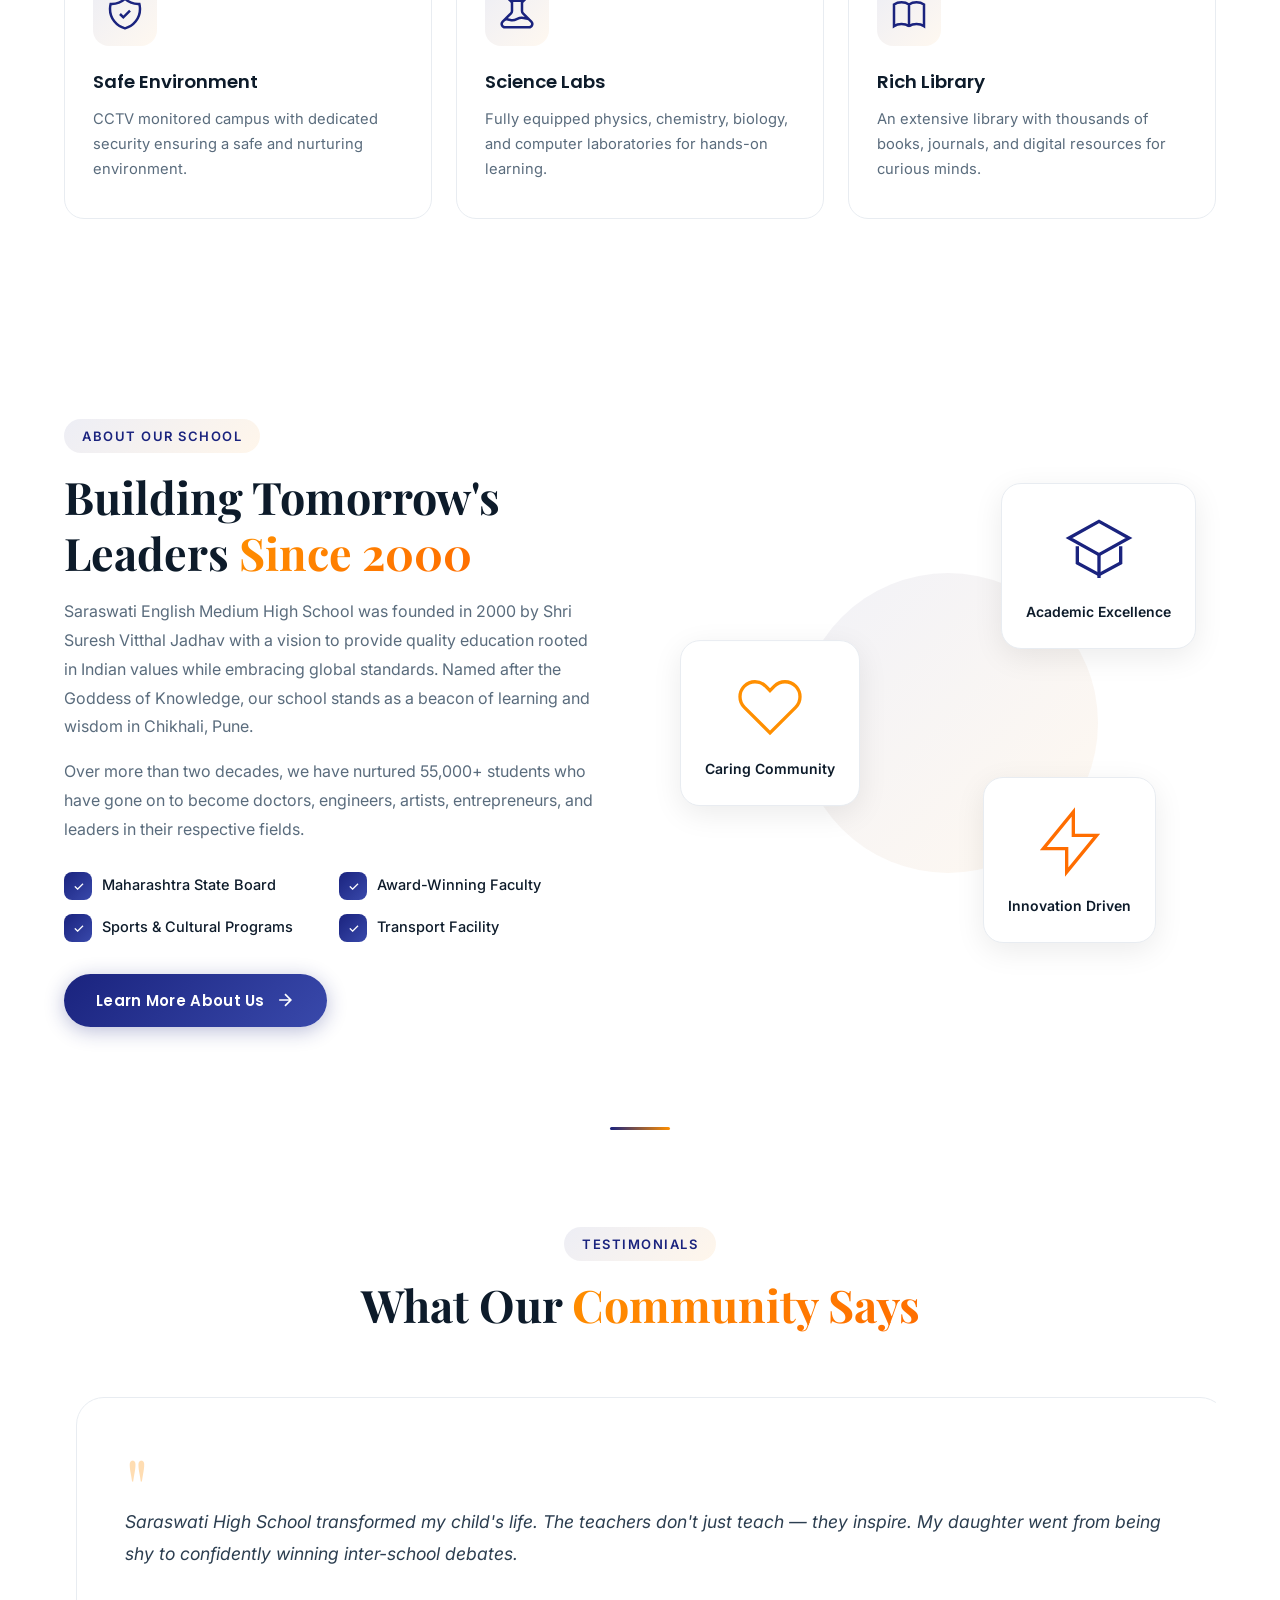
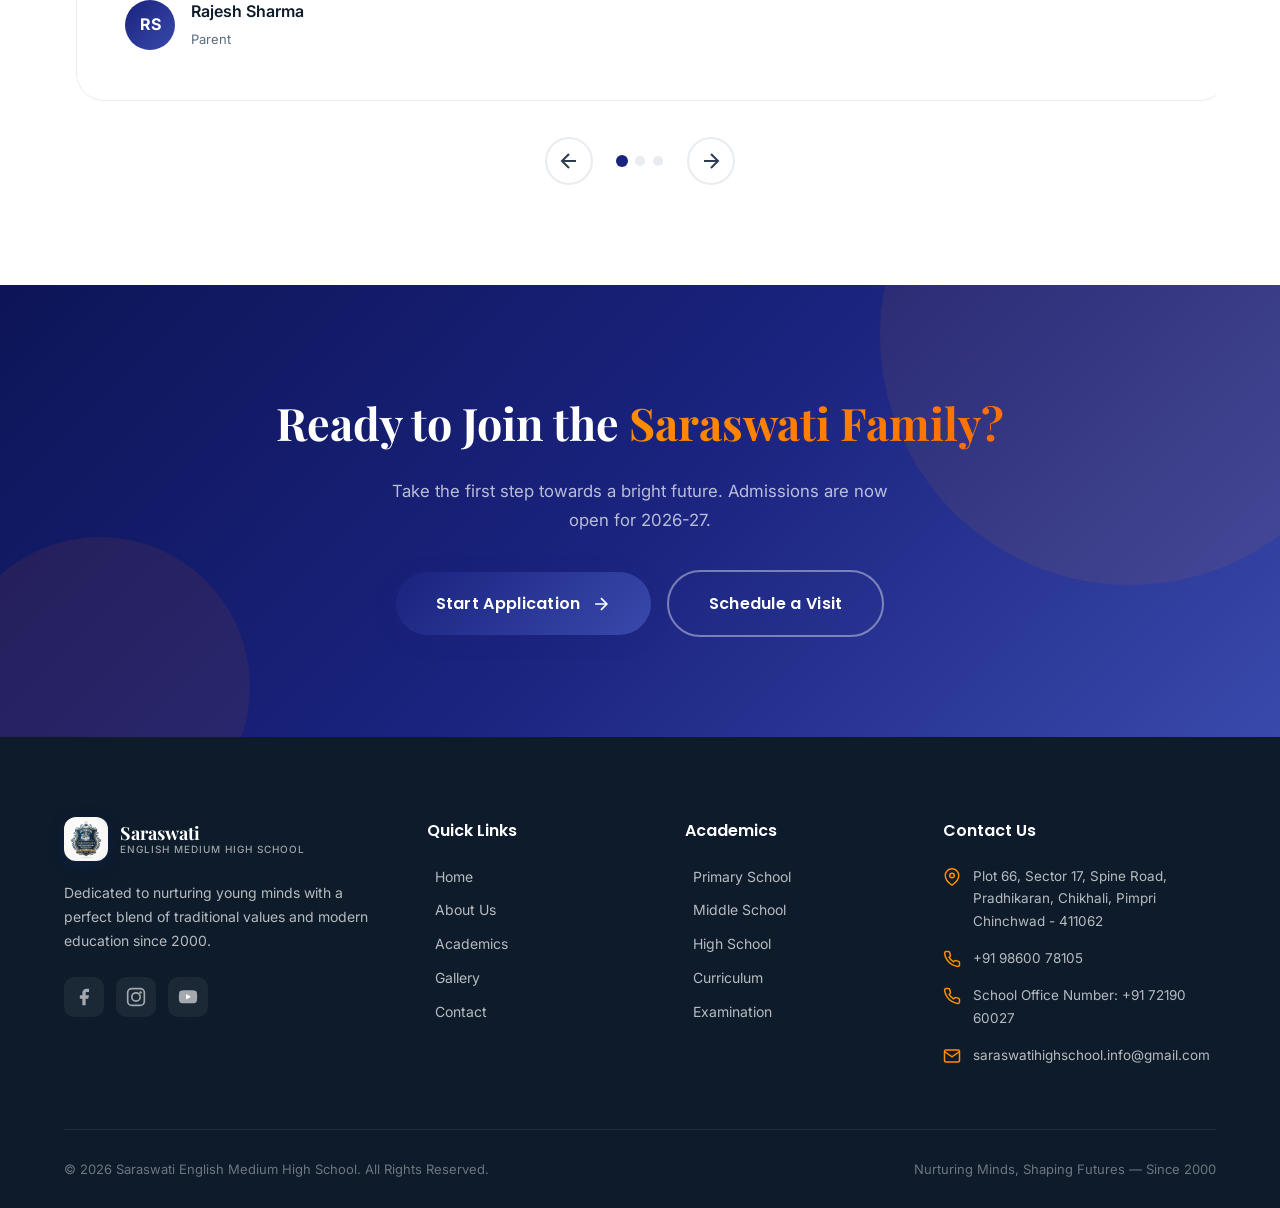
==== commit b0dbf217: "Add school office phone number" ====
--- a/index.html
+++ b/index.html
@@ -412,6 +412,10 @@
                         <span>+91 98600 78105</span>
                     </div>
                     <div class="contact-item">
+                        <svg width="18" height="18" viewBox="0 0 24 24" fill="none" stroke="currentColor" stroke-width="2"><path d="M22 16.92v3a2 2 0 01-2.18 2 19.79 19.79 0 01-8.63-3.07 19.5 19.5 0 01-6-6 19.79 19.79 0 01-3.07-8.67A2 2 0 014.11 2h3a2 2 0 012 1.72 12.84 12.84 0 00.7 2.81 2 2 0 01-.45 2.11L8.09 9.91a16 16 0 006 6l1.27-1.27a2 2 0 012.11-.45 12.84 12.84 0 002.81.7A2 2 0 0122 16.92z"/></svg>
+                        <span>School Office Number: <a href="tel:+917219060027">+91 72190 60027</a></span>
+                    </div>
+                    <div class="contact-item">
                         <svg width="18" height="18" viewBox="0 0 24 24" fill="none" stroke="currentColor" stroke-width="2"><path d="M4 4h16c1.1 0 2 .9 2 2v12c0 1.1-.9 2-2 2H4c-1.1 0-2-.9-2-2V6c0-1.1.9-2 2-2z"/><polyline points="22,6 12,13 2,6"/></svg>
                         <span>saraswatihighschool.info@gmail.com</span>
                     </div>
